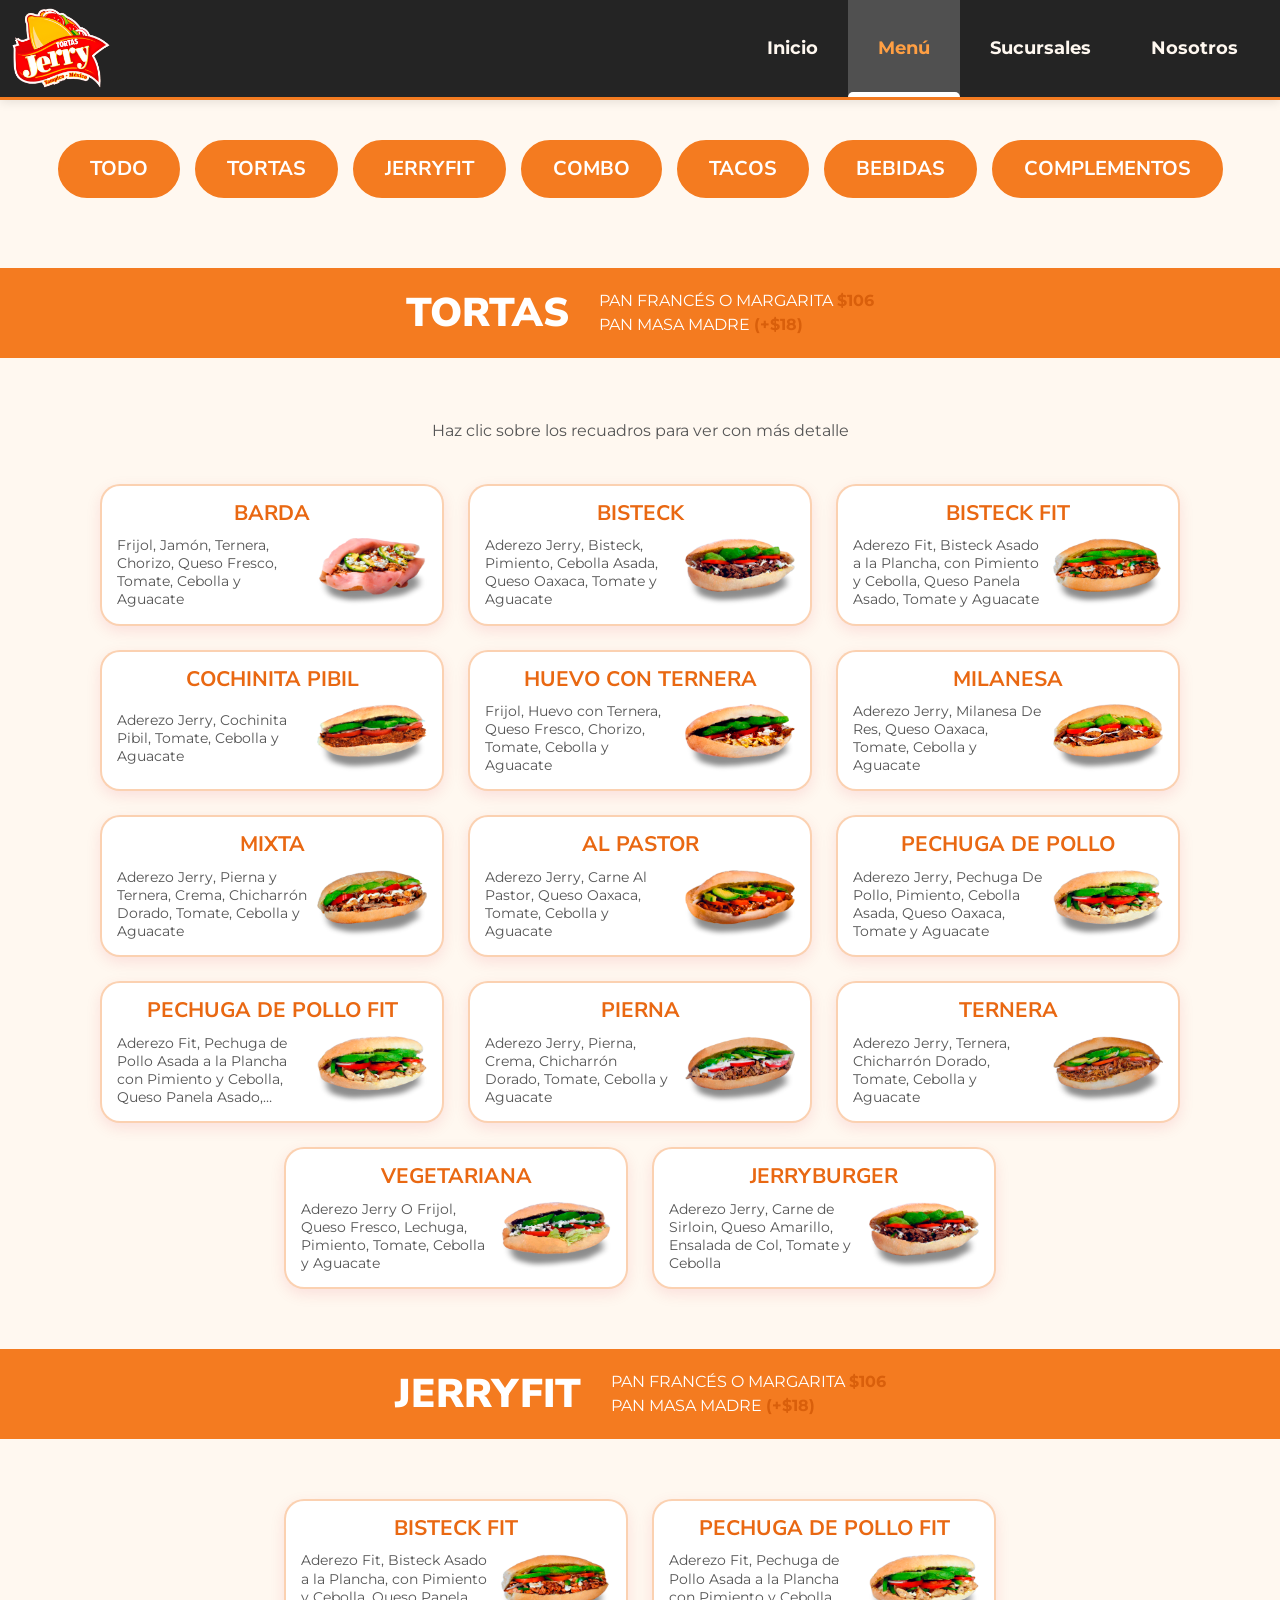
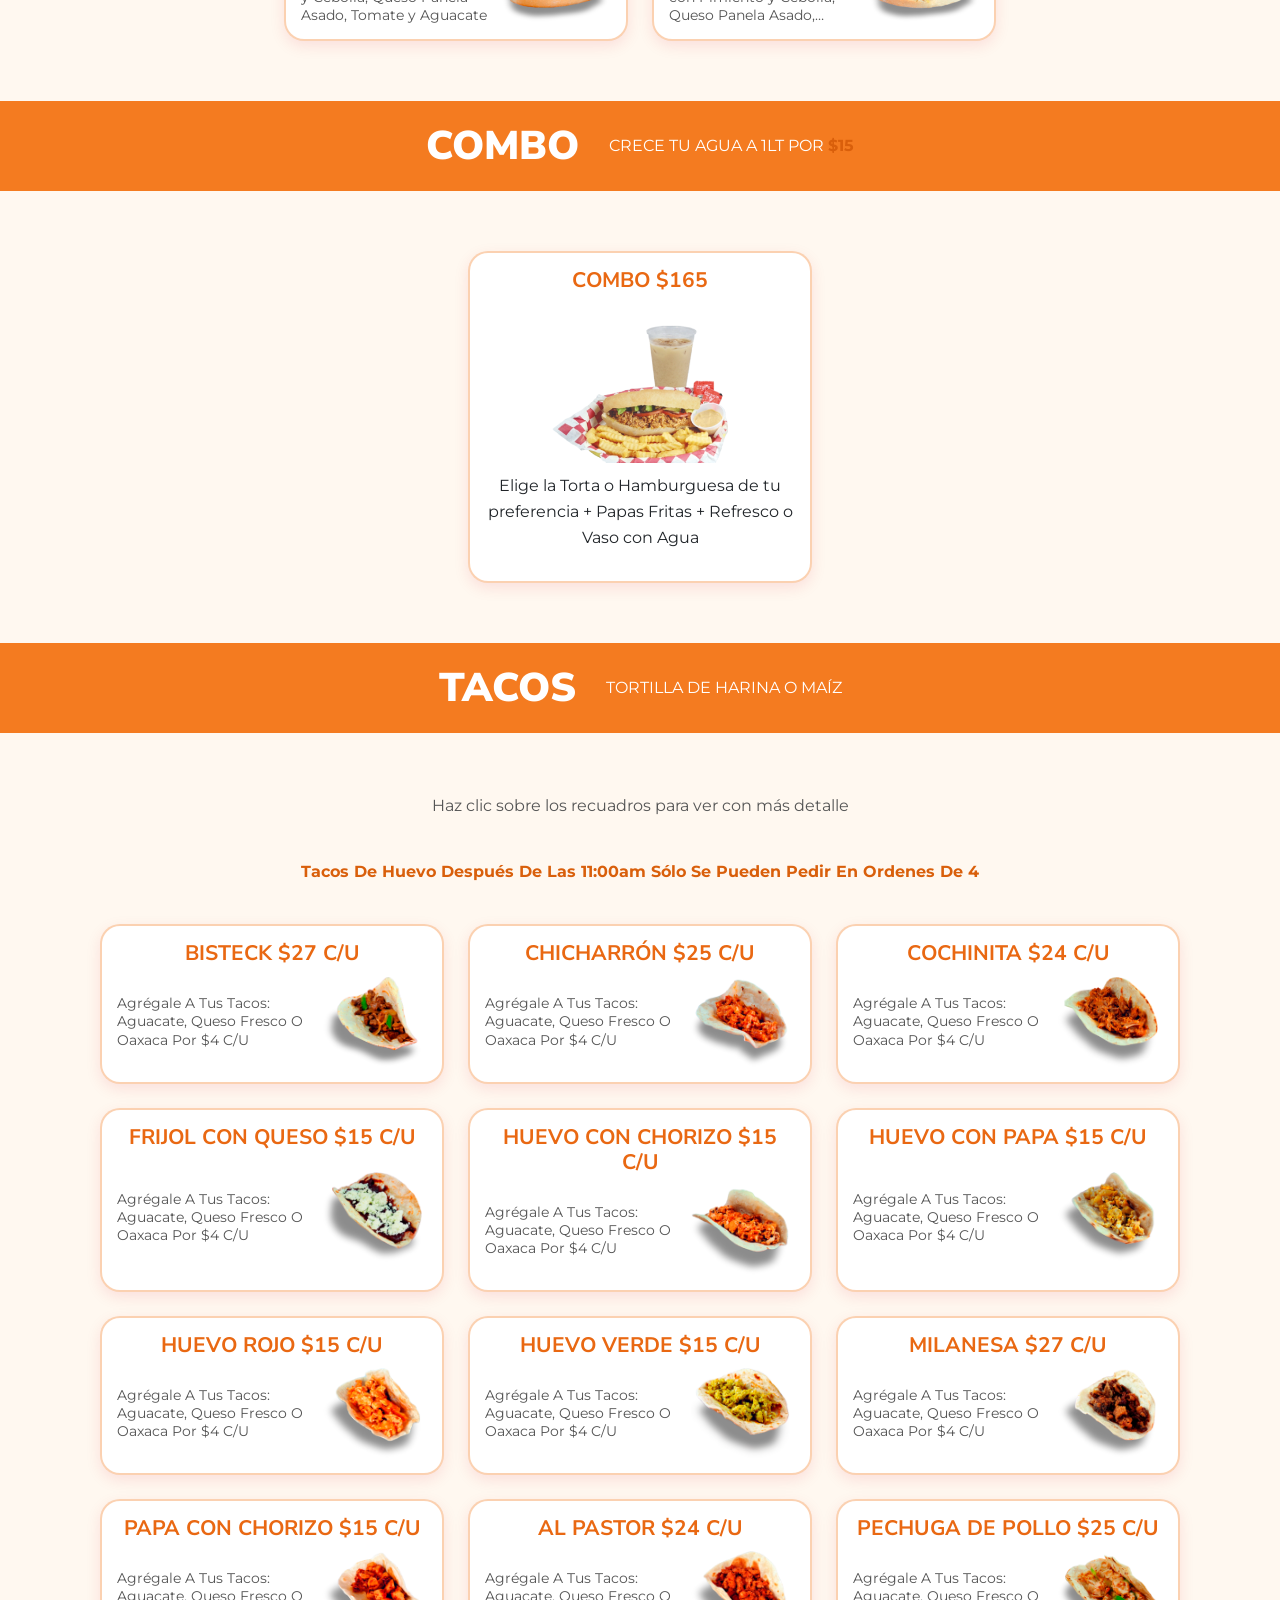
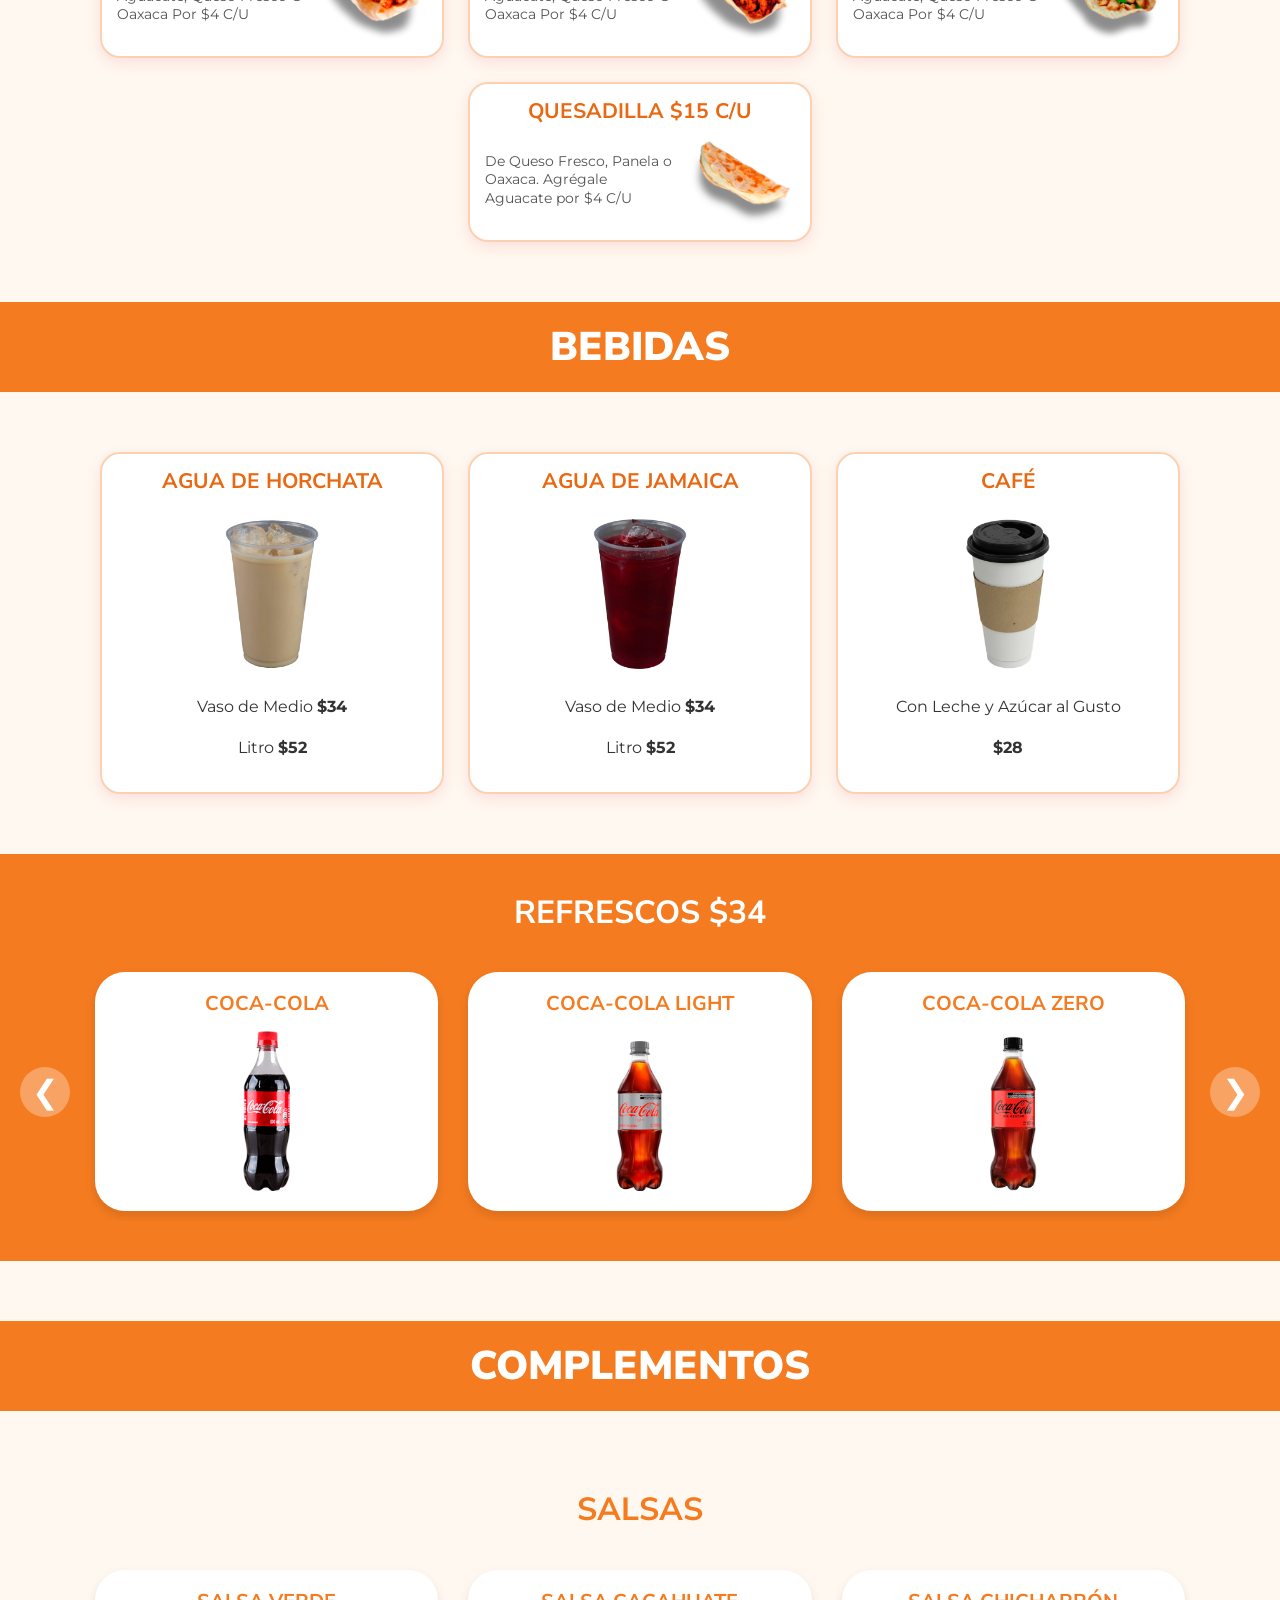
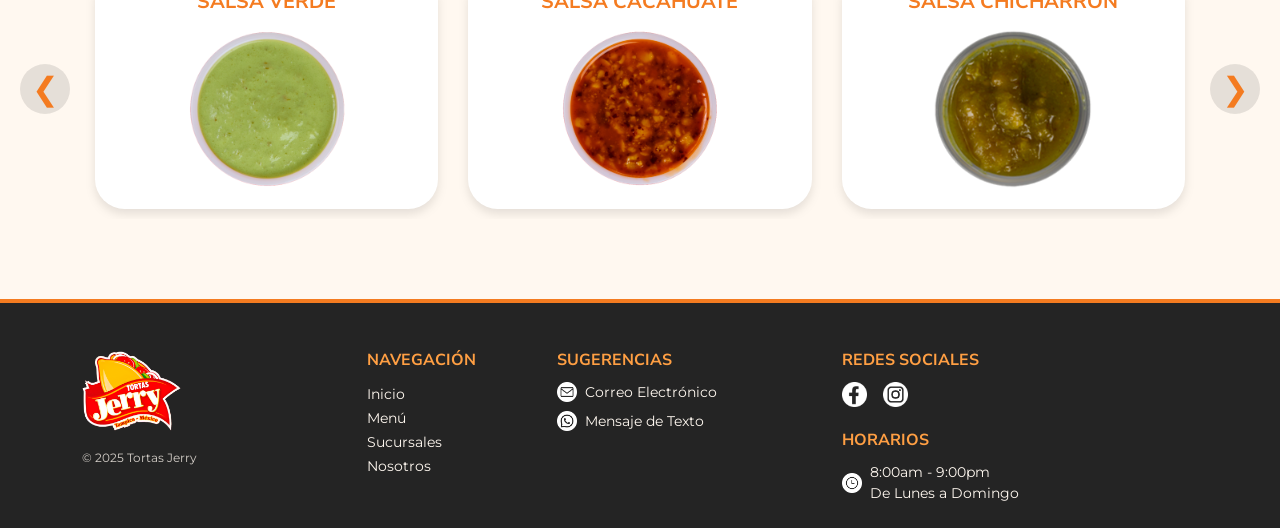
==== menu.html @ 64c61183 "Primera publicación de Tortas Jerry" ====
<!DOCTYPE html>
<html lang="es">

<head>
    <meta charset="UTF-8">
    <meta name="viewport" content="width=device-width, initial-scale=1.0">
    <title>Tortas Jerry Tampico - Menú</title>
    <link rel="stylesheet" href="css/bootstrap.min.css">
    <link rel="stylesheet" href="https://cdnjs.cloudflare.com/ajax/libs/font-awesome/6.5.2/css/all.min.css">
    <link rel="stylesheet" href="css/estilos.css">
    <link rel="stylesheet" href="css/orange-theme.css">
</head>

<body>

    <header>
        <nav class="navbar navbar-expand-lg fixed-top custom-navbar p-0">
            <div class="container-xxl">
                <a class="navbar-brand py-2" href="index.html">
                    <img src="img/logotortasjerry.png" alt="Logo Tortas Jerry" class="logo-nav">
                </a>
                
                <button class="navbar-toggler custom-toggler collapsed" type="button" data-bs-toggle="collapse"
                    data-bs-target="#navbarNav">
                    <div class="hamburger-lines">
                        <span class="line line1"></span>
                        <span class="line line2"></span>
                        <span class="line line3"></span>
                    </div>
                </button>

                <div class="collapse navbar-collapse justify-content-end" id="navbarNav">
                    <ul class="navbar-nav align-items-center">
                        <li class="nav-item h-100">
                            <a class="nav-link" href="index.html">Inicio</a>
                        </li>
                        <li class="nav-item h-100">
                            <a class="nav-link active" href="menu.html">Menú</a>
                        </li>
                        <li class="nav-item h-100">
                            <a class="nav-link" href="sucursales.html">Sucursales</a>
                        </li>
                        <li class="nav-item h-100">
                            <a class="nav-link" href="nosotros.html">Nosotros</a>
                        </li>
                    </ul>
                </div>
            </div>
        </nav>
    </header>

    <main class="menu-page-content">

        <section class="menu-categories">
            <button class="category-btn active" data-category="all">Todo</button>
            <button class="category-btn" data-category="tortas">Tortas</button>
            <button class="category-btn" data-category="jerryfit">JerryFit</button>
            <button class="category-btn" data-category="combos">Combo</button>
            <button class="category-btn" data-category="tacos">Tacos</button>
            <button class="category-btn" data-category="bebidas">Bebidas</button>
            <button class="category-btn" data-category="complementos">Complementos</button>
        </section>

        <section id="tortas-menu" class="menu-section active-category" data-category="tortas">
            <div class="menu-title-wrapper">
                <div class="contenedor-menu menu-title-content">
                    <div class="title-main">TORTAS</div>
                    <div class="title-pricing">
                        <span>PAN FRANCÉS O MARGARITA <strong>$106</strong></span>
                        <span>PAN MASA MADRE <strong>(+$18)</strong></span>
                    </div>
                </div>
            </div>

            <div class="contenedor-menu">
                <p class="menu-subtitle">Haz clic sobre los recuadros para ver con más detalle</p>

                <div class="row g-4 justify-content-center">

                    <div class="col-12 col-md-6 col-lg-4">
                        <div class="product-item" data-bs-toggle="modal" data-bs-target="#productModal"
                            data-name="Torta de Barda"
                            data-description="Frijol, Jamón, Ternera, Chorizo, Queso Fresco, Tomate, Cebolla y Aguacate"
                            data-image="img/menu/tortas/Torta-Barda-CS.png">
                            <h3>BARDA</h3>
                            <div class="product-details-row">
                                <p>Frijol, Jamón, Ternera, Chorizo, Queso Fresco, Tomate, Cebolla y Aguacate</p>
                                <div class="product-image-content">
                                    <img src="img/menu/tortas/Torta-Barda-CS.png" alt="Torta de Barda">
                                </div>
                            </div>
                        </div>
                    </div>

                    <div class="col-12 col-md-6 col-lg-4">
                        <div class="product-item" data-bs-toggle="modal" data-bs-target="#productModal"
                            data-name="Torta de Bisteck"
                            data-description="Aderezo Jerry, Bisteck, Pimiento, Cebolla Asada, Queso Oaxaca, Tomate y Aguacate"
                            data-image="img/menu/tortas/Torta-Bisteck-CS.png">
                            <h3>BISTECK</h3>
                            <div class="product-details-row">
                                <p>Aderezo Jerry, Bisteck, Pimiento, Cebolla Asada, Queso Oaxaca, Tomate y Aguacate</p>
                                <div class="product-image-content">
                                    <img src="img/menu/tortas/Torta-Bisteck-CS.png" alt="Torta de Bisteck">
                                </div>
                            </div>
                        </div>
                    </div>

                    <div class="col-12 col-md-6 col-lg-4">
                        <div class="product-item" data-bs-toggle="modal" data-bs-target="#productModal"
                            data-name="Torta de Bisteck Fit"
                            data-description="Aderezo Fit, Bisteck Asado a la Plancha, con Pimiento y Cebolla, Queso Panela Asado, Tomate y Aguacate"
                            data-image="img/menu/tortas/Torta-Bisteck-Fit-CS.png">
                            <h3>BISTECK FIT</h3>
                            <div class="product-details-row">
                                <p>Aderezo Fit, Bisteck Asado a la Plancha, con Pimiento y Cebolla, Queso Panela Asado, Tomate y Aguacate</p>
                                <div class="product-image-content">
                                    <img src="img/menu/tortas/Torta-Bisteck-Fit-CS.png" alt="Torta de Bisteck Fit">
                                </div>
                            </div>
                        </div>
                    </div>

                    <div class="col-12 col-md-6 col-lg-4">
                        <div class="product-item" data-bs-toggle="modal" data-bs-target="#productModal"
                            data-name="Torta de Cochinita Pibil"
                            data-description="Aderezo Jerry, Cochinita Pibil, Tomate, Cebolla y Aguacate"
                            data-image="img/menu/tortas/Torta-Cochinita-CS.png">
                            <h3>COCHINITA PIBIL</h3>
                            <div class="product-details-row">
                                <p>Aderezo Jerry, Cochinita Pibil, Tomate, Cebolla y Aguacate</p>
                                <div class="product-image-content">
                                    <img src="img/menu/tortas/Torta-Cochinita-CS.png" alt="Torta de Cochinita Pibil">
                                </div>
                            </div>
                        </div>
                    </div>

                    <div class="col-12 col-md-6 col-lg-4">
                        <div class="product-item" data-bs-toggle="modal" data-bs-target="#productModal"
                            data-name="Torta de Huevo Con Ternera"
                            data-description="Frijol, Huevo con Ternera, Queso Fresco, Chorizo, Tomate, Cebolla y Aguacate"
                            data-image="img/menu/tortas/Torta-Huevo-con-Ternera-CS.png">
                            <h3>HUEVO CON TERNERA</h3>
                            <div class="product-details-row">
                                <p>Frijol, Huevo con Ternera, Queso Fresco, Chorizo, Tomate, Cebolla y Aguacate</p>
                                <div class="product-image-content">
                                    <img src="img/menu/tortas/Torta-Huevo-con-Ternera-CS.png" alt="Torta de Huevo Con Ternera">
                                </div>
                            </div>
                        </div>
                    </div>

                    <div class="col-12 col-md-6 col-lg-4">
                        <div class="product-item" data-bs-toggle="modal" data-bs-target="#productModal"
                            data-name="Torta de Milanesa"
                            data-description="Aderezo Jerry, Milanesa De Res, Queso Oaxaca, Tomate, Cebolla y Aguacate"
                            data-image="img/menu/tortas/Torta-Milanesa-CS.png">
                            <h3>MILANESA</h3>
                            <div class="product-details-row">
                                <p>Aderezo Jerry, Milanesa De Res, Queso Oaxaca, Tomate, Cebolla y Aguacate</p>
                                <div class="product-image-content">
                                    <img src="img/menu/tortas/Torta-Milanesa-CS.png" alt="Torta de Milanesa">
                                </div>
                            </div>
                        </div>
                    </div>

                    <div class="col-12 col-md-6 col-lg-4">
                        <div class="product-item" data-bs-toggle="modal" data-bs-target="#productModal"
                            data-name="Torta de Mixta"
                            data-description="Aderezo Jerry, Pierna y Ternera, Crema, Chicharrón Dorado, Tomate, Cebolla y Aguacate"
                            data-image="img/menu/tortas/Torta-Mixta-CS.png">
                            <h3>MIXTA</h3>
                            <div class="product-details-row">
                                <p>Aderezo Jerry, Pierna y Ternera, Crema, Chicharrón Dorado, Tomate, Cebolla y Aguacate</p>
                                <div class="product-image-content">
                                    <img src="img/menu/tortas/Torta-Mixta-CS.png" alt="Torta de Mixta">
                                </div>
                            </div>
                        </div>
                    </div>

                    <div class="col-12 col-md-6 col-lg-4">
                        <div class="product-item" data-bs-toggle="modal" data-bs-target="#productModal"
                            data-name="Torta de Al Pastor"
                            data-description="Aderezo Jerry, Carne Al Pastor, Queso Oaxaca, Tomate, Cebolla y Aguacate"
                            data-image="img/menu/tortas/Torta-Trompo-CS.png">
                            <h3>AL PASTOR</h3>
                            <div class="product-details-row">
                                <p>Aderezo Jerry, Carne Al Pastor, Queso Oaxaca, Tomate, Cebolla y Aguacate</p>
                                <div class="product-image-content">
                                    <img src="img/menu/tortas/Torta-Trompo-CS.png" alt="Torta de Al Pastor">
                                </div>
                            </div>
                        </div>
                    </div>

                    <div class="col-12 col-md-6 col-lg-4">
                        <div class="product-item" data-bs-toggle="modal" data-bs-target="#productModal"
                            data-name="Torta de Pechuga de pollo"
                            data-description="Aderezo Jerry, Pechuga De Pollo, Pimiento, Cebolla Asada, Queso Oaxaca, Tomate y Aguacate"
                            data-image="img/menu/tortas/Torta-Pechuga-Pollo-CS.png">
                            <h3>PECHUGA DE POLLO</h3>
                            <div class="product-details-row">
                                <p>Aderezo Jerry, Pechuga De Pollo, Pimiento, Cebolla Asada, Queso Oaxaca, Tomate y Aguacate</p>
                                <div class="product-image-content">
                                    <img src="img/menu/tortas/Torta-Pechuga-Pollo-CS.png" alt="Torta de Pechuga de pollo">
                                </div>
                            </div>
                        </div>
                    </div>

                    <div class="col-12 col-md-6 col-lg-4">
                        <div class="product-item" data-bs-toggle="modal" data-bs-target="#productModal"
                            data-name="Torta de Pechuga de pollo fit"
                            data-description="Aderezo Fit, Pechuga de Pollo Asada a la Plancha con Pimiento y Cebolla, Queso Panela Asado, Tomate y Aguacate"
                            data-image="img/menu/tortas/Torta-Pechuga-Pollo-CS.png">
                            <h3>PECHUGA DE POLLO FIT</h3>
                            <div class="product-details-row">
                                <p>Aderezo Fit, Pechuga de Pollo Asada a la Plancha con Pimiento y Cebolla, Queso Panela Asado, Tomate y Aguacate</p>
                                <div class="product-image-content">
                                    <img src="img/menu/tortas/Torta-Pechuga-Pollo-CS.png" alt="Torta de Pechuga de pollo fit">
                                </div>
                            </div>
                        </div>
                    </div>

                    <div class="col-12 col-md-6 col-lg-4">
                        <div class="product-item" data-bs-toggle="modal" data-bs-target="#productModal"
                            data-name="Torta de Pierna"
                            data-description="Aderezo Jerry, Pierna, Crema, Chicharrón Dorado, Tomate, Cebolla y Aguacate"
                            data-image="img/menu/tortas/Torta-Pierna-CS.png">
                            <h3>PIERNA</h3>
                            <div class="product-details-row">
                                <p>Aderezo Jerry, Pierna, Crema, Chicharrón Dorado, Tomate, Cebolla y Aguacate</p>
                                <div class="product-image-content">
                                    <img src="img/menu/tortas/Torta-Pierna-CS.png" alt="Torta de Pierna">
                                </div>
                            </div>
                        </div>
                    </div>

                    <div class="col-12 col-md-6 col-lg-4">
                        <div class="product-item" data-bs-toggle="modal" data-bs-target="#productModal"
                            data-name="Torta de Ternera"
                            data-description="Aderezo Jerry, Ternera, Chicharrón Dorado, Tomate, Cebolla y Aguacate"
                            data-image="img/menu/tortas/Torta-Ternera-CS.png">
                            <h3>TERNERA</h3>
                            <div class="product-details-row">
                                <p>Aderezo Jerry, Ternera, Chicharrón Dorado, Tomate, Cebolla y Aguacate</p>
                                <div class="product-image-content">
                                    <img src="img/menu/tortas/Torta-Ternera-CS.png" alt="Torta de Ternera">
                                </div>
                            </div>
                        </div>
                    </div>

                    <div class="col-12 col-md-6 col-lg-4">
                        <div class="product-item" data-bs-toggle="modal" data-bs-target="#productModal"
                            data-name="Torta de Vegetariana"
                            data-description="Aderezo Jerry O Frijol, Queso Fresco, Lechuga, Pimiento, Tomate, Cebolla y Aguacate"
                            data-image="img/menu/tortas/Torta-Vegetariana-CS.png">
                            <h3>VEGETARIANA</h3>
                            <div class="product-details-row">
                                <p>Aderezo Jerry O Frijol, Queso Fresco, Lechuga, Pimiento, Tomate, Cebolla y Aguacate</p>
                                <div class="product-image-content">
                                    <img src="img/menu/tortas/Torta-Vegetariana-CS.png" alt="Torta de Vegetariana">
                                </div>
                            </div>
                        </div>
                    </div>

                    <div class="col-12 col-md-6 col-lg-4">
                        <div class="product-item" data-bs-toggle="modal" data-bs-target="#productModal"
                            data-name="JerryBurger"
                            data-description="Aderezo Jerry, Carne de Sirloin, Queso Amarillo, Ensalada de Col, Tomate y Cebolla"
                            data-image="img/menu/tortas/Torta-Bisteck-CS.png">
                            <h3>JERRYBURGER</h3>
                            <div class="product-details-row">
                                <p>Aderezo Jerry, Carne de Sirloin, Queso Amarillo, Ensalada de Col, Tomate y Cebolla</p>
                                <div class="product-image-content">
                                    <img src="img/menu/tortas/Torta-Bisteck-CS.png" alt="JerryBurger">
                                </div>
                            </div>
                        </div>
                    </div>

                </div>
            </div>
        </section>

        <section id="jerryfit-menu" class="menu-section active-category" data-category="jerryfit">
            <div class="menu-title-wrapper">
                <div class="contenedor-menu menu-title-content">
                    <div class="title-main">JERRYFIT</div>
                    <div class="title-pricing">
                        <span>PAN FRANCÉS O MARGARITA <strong>$106</strong></span>
                        <span>PAN MASA MADRE <strong>(+$18)</strong></span>
                    </div>
                </div>
            </div>

            <div class="contenedor-menu">
                <div class="row g-4 justify-content-center">

                    <div class="col-12 col-md-6 col-lg-4">
                        <div class="product-item" data-bs-toggle="modal" data-bs-target="#productModal"
                            data-name="Bisteck Fit"
                            data-description="Aderezo Fit, Bisteck Asado a la Plancha, con Pimiento y Cebolla, Queso Panela Asado, Tomate y Aguacate"
                            data-image="img/menu/tortas/Torta-Bisteck-Fit-CS.png">
                            <h3>BISTECK FIT</h3>
                            <div class="product-details-row">
                                <p>Aderezo Fit, Bisteck Asado a la Plancha, con Pimiento y Cebolla, Queso Panela Asado, Tomate y Aguacate</p>
                                <div class="product-image-content">
                                    <img src="img/menu/tortas/Torta-Bisteck-Fit-CS.png" alt="Bisteck Fit">
                                </div>
                            </div>
                        </div>
                    </div>

                    <div class="col-12 col-md-6 col-lg-4">
                        <div class="product-item" data-bs-toggle="modal" data-bs-target="#productModal"
                            data-name="Pechuga de Pollo Fit"
                            data-description="Aderezo Fit, Pechuga de Pollo Asada a la Plancha con Pimiento y Cebolla, Queso Panela Asado, Tomate y Aguacate"
                            data-image="img/menu/tortas/Torta-Pechuga-Pollo-CS.png">
                            <h3>PECHUGA DE POLLO FIT</h3>
                            <div class="product-details-row">
                                <p>Aderezo Fit, Pechuga de Pollo Asada a la Plancha con Pimiento y Cebolla, Queso Panela Asado, Tomate y Aguacate</p>
                                <div class="product-image-content">
                                    <img src="img/menu/tortas/Torta-Pechuga-Pollo-CS.png" alt="Pechuga de Pollo Fit">
                                </div>
                            </div>
                        </div>
                    </div>

                </div>
            </div>
        </section>

        <section id="combos-menu" class="menu-section active-category" data-category="combos">
            <div class="menu-title-wrapper">
                <div class="contenedor-menu menu-title-content">
                    <div class="title-main">COMBO</div>
                    <div class="title-pricing"><span>CRECE TU AGUA A 1LT POR <strong>$15</strong></span></div>
                </div>
            </div>

            <div class="contenedor-menu">
                <div class="row justify-content-center">
                    <div class="col-12 col-md-6 col-lg-4">
                        <div class="product-item combo-item" data-bs-toggle="modal" data-bs-target="#productModal"
                            data-name="Combo Especial"
                            data-description="Elige la Torta o Hamburguesa de tu preferencia + Papas Fritas + Refresco o Vaso con Agua"
                            data-image="img/menu/complementos/Combo-2728429e.png">
                            <h3>COMBO $165</h3>
                            <div class="product-image-content">
                                <img src="img/menu/complementos/Combo-2728429e.png" alt="Combo Especial">
                            </div>
                            <p>Elige la Torta o Hamburguesa de tu preferencia + Papas Fritas + Refresco o Vaso con Agua</p>
                        </div>
                    </div>
                </div>
            </div>
        </section>

        <section id="tacos-menu" class="menu-section active-category" data-category="tacos">
            <div class="menu-title-wrapper">
                <div class="contenedor-menu menu-title-content">
                    <div class="title-main">TACOS</div>
                    <div class="title-pricing"><span>TORTILLA DE HARINA O MAÍZ</span></div>
                </div>
            </div>
            <div class="contenedor-menu">
                <p class="menu-subtitle">Haz clic sobre los recuadros para ver con más detalle</p>
                <p class="menu-subtitle subtitle-warning">Tacos De Huevo Después De Las 11:00am Sólo Se Pueden Pedir En Ordenes De 4</p>

                <div class="row g-4 justify-content-center">

                    <div class="col-12 col-md-6 col-lg-4">
                        <div class="product-item" data-bs-toggle="modal" data-bs-target="#productModal"
                            data-name="Taco de Bisteck" data-description="Agrégale A Tus Tacos: Aguacate, Queso Fresco O Oaxaca Por $4 C/U"
                            data-image="img/menu/tacos/Taco-Bisteck-CS.png">
                            <h3>BISTECK $27 C/U</h3>
                            <div class="product-details-row">
                                <p>Agrégale A Tus Tacos: Aguacate, Queso Fresco O Oaxaca Por $4 C/U</p>
                                <div class="product-image-content">
                                    <img src="img/menu/tacos/Taco-Bisteck-CS.png" alt="Taco de Bisteck">
                                </div>
                            </div>
                        </div>
                    </div>

                    <div class="col-12 col-md-6 col-lg-4">
                        <div class="product-item" data-bs-toggle="modal" data-bs-target="#productModal"
                            data-name="Taco de Chicharrón de Cachete" data-description="Agrégale A Tus Tacos: Aguacate, Queso Fresco O Oaxaca Por $4 C/U"
                            data-image="img/menu/tacos/Taco-Chicharron-CS.png">
                            <h3>CHICHARRÓN $25 C/U</h3>
                            <div class="product-details-row">
                                <p>Agrégale A Tus Tacos: Aguacate, Queso Fresco O Oaxaca Por $4 C/U</p>
                                <div class="product-image-content">
                                    <img src="img/menu/tacos/Taco-Chicharron-CS.png" alt="Taco">
                                </div>
                            </div>
                        </div>
                    </div>

                    <div class="col-12 col-md-6 col-lg-4">
                        <div class="product-item" data-bs-toggle="modal" data-bs-target="#productModal"
                            data-name="Taco de Cochinita Pibil" data-description="Agrégale A Tus Tacos: Aguacate, Queso Fresco O Oaxaca Por $4 C/U"
                            data-image="img/menu/tacos/Taco-Cochinita-CS.png">
                            <h3>COCHINITA $24 C/U</h3>
                            <div class="product-details-row">
                                <p>Agrégale A Tus Tacos: Aguacate, Queso Fresco O Oaxaca Por $4 C/U</p>
                                <div class="product-image-content">
                                    <img src="img/menu/tacos/Taco-Cochinita-CS.png" alt="Taco">
                                </div>
                            </div>
                        </div>
                    </div>

                    <div class="col-12 col-md-6 col-lg-4">
                        <div class="product-item" data-bs-toggle="modal" data-bs-target="#productModal"
                            data-name="Taco de Frijol Con Queso" data-description="Agrégale A Tus Tacos: Aguacate, Queso Fresco O Oaxaca Por $4 C/U"
                            data-image="img/menu/tacos/Taco-Frijol-Queso-CS.png">
                            <h3>FRIJOL CON QUESO $15 C/U</h3>
                            <div class="product-details-row">
                                <p>Agrégale A Tus Tacos: Aguacate, Queso Fresco O Oaxaca Por $4 C/U</p>
                                <div class="product-image-content">
                                    <img src="img/menu/tacos/Taco-Frijol-Queso-CS.png" alt="Taco">
                                </div>
                            </div>
                        </div>
                    </div>

                    <div class="col-12 col-md-6 col-lg-4">
                        <div class="product-item" data-bs-toggle="modal" data-bs-target="#productModal"
                            data-name="Taco de Huevo Con Chorizo" data-description="Agrégale A Tus Tacos: Aguacate, Queso Fresco O Oaxaca Por $4 C/U"
                            data-image="img/menu/tacos/Taco-Huevo-Chorizo-CS.png">
                            <h3>HUEVO CON CHORIZO $15 C/U</h3>
                            <div class="product-details-row">
                                <p>Agrégale A Tus Tacos: Aguacate, Queso Fresco O Oaxaca Por $4 C/U</p>
                                <div class="product-image-content">
                                    <img src="img/menu/tacos/Taco-Huevo-Chorizo-CS.png" alt="Taco">
                                </div>
                            </div>
                        </div>
                    </div>

                    <div class="col-12 col-md-6 col-lg-4">
                        <div class="product-item" data-bs-toggle="modal" data-bs-target="#productModal"
                            data-name="Taco de Huevo Con Papa" data-description="Agrégale A Tus Tacos: Aguacate, Queso Fresco O Oaxaca Por $4 C/U"
                            data-image="img/menu/tacos/Taco-Huevo-Papa-CS.png">
                            <h3>HUEVO CON PAPA $15 C/U</h3>
                            <div class="product-details-row">
                                <p>Agrégale A Tus Tacos: Aguacate, Queso Fresco O Oaxaca Por $4 C/U</p>
                                <div class="product-image-content">
                                    <img src="img/menu/tacos/Taco-Huevo-Papa-CS.png" alt="Taco">
                                </div>
                            </div>
                        </div>
                    </div>

                    <div class="col-12 col-md-6 col-lg-4">
                        <div class="product-item" data-bs-toggle="modal" data-bs-target="#productModal"
                            data-name="Taco de Huevo Rojo" data-description="Agrégale A Tus Tacos: Aguacate, Queso Fresco O Oaxaca Por $4 C/U"
                            data-image="img/menu/tacos/Taco-Huevo-Rojo-CS.png">
                            <h3>HUEVO ROJO $15 C/U</h3>
                            <div class="product-details-row">
                                <p>Agrégale A Tus Tacos: Aguacate, Queso Fresco O Oaxaca Por $4 C/U</p>
                                <div class="product-image-content">
                                    <img src="img/menu/tacos/Taco-Huevo-Rojo-CS.png" alt="Taco">
                                </div>
                            </div>
                        </div>
                    </div>

                    <div class="col-12 col-md-6 col-lg-4">
                        <div class="product-item" data-bs-toggle="modal" data-bs-target="#productModal"
                            data-name="Taco de Huevo Verde" data-description="Agrégale A Tus Tacos: Aguacate, Queso Fresco O Oaxaca Por $4 C/U"
                            data-image="img/menu/tacos/Taco-Huevo-Verde-CS.png">
                            <h3>HUEVO VERDE $15 C/U</h3>
                            <div class="product-details-row">
                                <p>Agrégale A Tus Tacos: Aguacate, Queso Fresco O Oaxaca Por $4 C/U</p>
                                <div class="product-image-content">
                                    <img src="img/menu/tacos/Taco-Huevo-Verde-CS.png" alt="Taco">
                                </div>
                            </div>
                        </div>
                    </div>

                    <div class="col-12 col-md-6 col-lg-4">
                        <div class="product-item" data-bs-toggle="modal" data-bs-target="#productModal"
                            data-name="Taco de Milanesa" data-description="Agrégale A Tus Tacos: Aguacate, Queso Fresco O Oaxaca Por $4 C/U"
                            data-image="img/menu/tacos/Taco-Milanesa-CS.png">
                            <h3>MILANESA $27 C/U</h3>
                            <div class="product-details-row">
                                <p>Agrégale A Tus Tacos: Aguacate, Queso Fresco O Oaxaca Por $4 C/U</p>
                                <div class="product-image-content">
                                    <img src="img/menu/tacos/Taco-Milanesa-CS.png" alt="Taco">
                                </div>
                            </div>
                        </div>
                    </div>

                    <div class="col-12 col-md-6 col-lg-4">
                        <div class="product-item" data-bs-toggle="modal" data-bs-target="#productModal"
                            data-name="Taco de Papa Con Chorizo" data-description="Agrégale A Tus Tacos: Aguacate, Queso Fresco O Oaxaca Por $4 C/U"
                            data-image="img/menu/tacos/Taco-Papa-Chorizo-CS.png">
                            <h3>PAPA CON CHORIZO $15 C/U</h3>
                            <div class="product-details-row">
                                <p>Agrégale A Tus Tacos: Aguacate, Queso Fresco O Oaxaca Por $4 C/U</p>
                                <div class="product-image-content">
                                    <img src="img/menu/tacos/Taco-Papa-Chorizo-CS.png" alt="Taco">
                                </div>
                            </div>
                        </div>
                    </div>

                    <div class="col-12 col-md-6 col-lg-4">
                        <div class="product-item" data-bs-toggle="modal" data-bs-target="#productModal"
                            data-name="Taco de Al Pastor" data-description="Agrégale A Tus Tacos: Aguacate, Queso Fresco O Oaxaca Por $4 C/U"
                            data-image="img/menu/tacos/Taco-Pastor-CS.png">
                            <h3>AL PASTOR $24 C/U</h3>
                            <div class="product-details-row">
                                <p>Agrégale A Tus Tacos: Aguacate, Queso Fresco O Oaxaca Por $4 C/U</p>
                                <div class="product-image-content">
                                    <img src="img/menu/tacos/Taco-Pastor-CS.png" alt="Taco">
                                </div>
                            </div>
                        </div>
                    </div>

                    <div class="col-12 col-md-6 col-lg-4">
                        <div class="product-item" data-bs-toggle="modal" data-bs-target="#productModal"
                            data-name="Taco de Pechuga De Pollo" data-description="Agrégale A Tus Tacos: Aguacate, Queso Fresco O Oaxaca Por $4 C/U"
                            data-image="img/menu/tacos/Taco-Pollo-CS.png">
                            <h3>PECHUGA DE POLLO $25 C/U</h3>
                            <div class="product-details-row">
                                <p>Agrégale A Tus Tacos: Aguacate, Queso Fresco O Oaxaca Por $4 C/U</p>
                                <div class="product-image-content">
                                    <img src="img/menu/tacos/Taco-Pollo-CS.png" alt="Taco">
                                </div>
                            </div>
                        </div>
                    </div>

                    <div class="col-12 col-md-6 col-lg-4">
                        <div class="product-item" data-bs-toggle="modal" data-bs-target="#productModal"
                            data-name="Taco de Quesadilla" data-description="De Queso Fresco, Panela o Oaxaca. Agrégale Aguacate por $4 C/U"
                            data-image="img/menu/tacos/Quesadilla-CS.png">
                            <h3>QUESADILLA $15 C/U</h3>
                            <div class="product-details-row">
                                <p>De Queso Fresco, Panela o Oaxaca. Agrégale Aguacate por $4 C/U</p>
                                <div class="product-image-content">
                                    <img src="img/menu/tacos/Quesadilla-CS.png" alt="Taco">
                                </div>
                            </div>
                        </div>
                    </div>

                </div>
            </div>
        </section>

        <section id="bebidas-menu" class="menu-section active-category" data-category="bebidas">
            <div class="menu-title-wrapper">
                <div class="contenedor-menu menu-title-content">
                    <div class="title-main">BEBIDAS</div>
                </div>
            </div>

            <div class="contenedor-menu">
                
                <div class="row g-4 justify-content-center mb-5">
                    
                    <div class="col-12 col-md-6 col-lg-4">
                        <div class="product-item drink-item" data-name="Agua de Horchata"
                            data-description="Vaso de Medio $34 | Litro $52" data-image="img/menu/bebidas/Horchata.png">
                            <h3>AGUA DE HORCHATA</h3>
                            <div class="product-image-content">
                                <img src="img/menu/bebidas/Horchata.png" alt="Agua de Horchata">
                            </div>
                            <div class="product-pricing-content">
                                <p>Vaso de Medio <strong>$34</strong></p>
                                <p>Litro <strong>$52</strong></p>
                            </div>
                        </div>
                    </div>

                    <div class="col-12 col-md-6 col-lg-4">
                        <div class="product-item drink-item" data-name="Agua de Jamaica"
                            data-description="Vaso de Medio $34 | Litro $52" data-image="img/menu/bebidas/Jamaica.png">
                            <h3>AGUA DE JAMAICA</h3>
                            <div class="product-image-content">
                                <img src="img/menu/bebidas/Jamaica.png" alt="Agua de Jamaica">
                            </div>
                            <div class="product-pricing-content">
                                <p>Vaso de Medio <strong>$34</strong></p>
                                <p>Litro <strong>$52</strong></p>
                            </div>
                        </div>
                    </div>

                    <div class="col-12 col-md-6 col-lg-4">
                        <div class="product-item drink-item" data-name="Café"
                            data-description="Con Leche y Azúcar al Gusto $28" data-image="img/menu/bebidas/Vaso-de-cafe.png">
                            <h3>CAFÉ</h3>
                            <div class="product-image-content">
                                <img src="img/menu/bebidas/Vaso-de-cafe.png" alt="Café">
                            </div>
                            <div class="product-pricing-content">
                                <p>Con Leche y Azúcar al Gusto</p>
                                <p><strong>$28</strong></p>
                            </div>
                        </div>
                    </div>

                </div>

                <div class="soda-section-wrapper">
                    <h3 class="soda-section-title">REFRESCOS $34</h3>
                    
                    <div class="carousel-main-container" id="refrescos-carousel">
                        <button class="soda-arrow prev-arrow">&#10094;</button>
                        
                        <div class="carousel-track-container">
                            <div class="carousel-track">
                                <div class="soda-slide">
                                    <h4>COCA-COLA</h4><img src="img/menu/bebidas/cocacola.png">
                                </div>
                                <div class="soda-slide">
                                    <h4>COCA-COLA LIGHT</h4><img src="img/menu/bebidas/cocalight-A.png">
                                </div>
                                <div class="soda-slide">
                                    <h4>COCA-COLA ZERO</h4><img src="img/menu/bebidas/cocacolasinazucar-A.png">
                                </div>
                                <div class="soda-slide">
                                    <h4>SPRITE</h4><img src="img/menu/bebidas/sprite-A.png">
                                </div>
                                <div class="soda-slide">
                                    <h4>FANTA</h4><img src="img/menu/bebidas/fanta-A.png">
                                </div>
                                <div class="soda-slide">
                                    <h4>DELAWARE</h4><img src="img/menu/bebidas/delaware-A.png">
                                </div>
                                <div class="soda-slide">
                                    <h4>ESCUIS DE MANZANA</h4><img src="img/menu/bebidas/escuismanzana-A.png">
                                </div>
                                <div class="soda-slide">
                                    <h4>ESCUIS DE PIÑA</h4><img src="img/menu/bebidas/escuispiña-A.png">
                                </div>
                                <div class="soda-slide">
                                    <h4>ESCUIS DE FRESA</h4><img src="img/menu/bebidas/escuisfresa-A.png">
                                </div>
                                <div class="soda-slide">
                                    <h4>ESCUIS DE HIERRO</h4><img src="img/menu/bebidas/escuishierro-A.png">
                                </div>
                                <div class="soda-slide">
                                    <h4>TOPOCHICO</h4><img src="img/menu/bebidas/topochico-A.png">
                                </div>
                                <div class="soda-slide">
                                    <h4>AGUA CIEL</h4><img src="img/menu/bebidas/aguaciel-A.png">
                                </div>
                            </div>
                        </div>
                        
                        <button class="soda-arrow next-arrow">&#10095;</button>
                    </div>
                </div>

            </div>
        </section>

        <section id="complementos-menu" class="menu-section active-category" data-category="complementos">
            <div class="menu-title-wrapper">
                <div class="contenedor-menu menu-title-content">
                    <div class="title-main">COMPLEMENTOS</div>
                </div>
            </div>

            <div class="contenedor-menu">
                
                <div class="salsas-wrapper">
                    <h3 class="soda-section-title text-rojo-primary">SALSAS</h3>
                    
                    <div class="carousel-main-container" id="salsas-carousel">
                        <button class="soda-arrow prev-arrow">&#10094;</button>
                        
                        <div class="carousel-track-container">
                            <div class="carousel-track">
                                <div class="soda-slide">
                                    <h4>SALSA VERDE</h4><img src="img/menu/complementos/Tortas-Jerry-Salsa-Verde-CS.png">
                                </div>
                                <div class="soda-slide">
                                    <h4>SALSA CACAHUATE</h4><img src="img/menu/complementos/Tortas-Jerry-Salsa-Cacahuate-CS.png">
                                </div>
                                <div class="soda-slide">
                                    <h4>SALSA CHICHARRÓN</h4><img src="img/menu/complementos/Tortas-Jerry-Salsa-de-Chicharron-CS.png">
                                </div>
                                <div class="soda-slide">
                                    <h4>SALSA CHIPOTLE</h4><img src="img/menu/complementos/Tortas-Jerry-Salsa-Chipotle-CS.png">
                                </div>
                                <div class="soda-slide">
                                    <h4>SALSA HABANERO</h4><img src="img/menu/complementos/Tortas-Jerry-Habanero-CS.png">
                                </div>
                                <div class="soda-slide">
                                    <h4>ADEREZO JERRY</h4><img src="img/menu/complementos/Tortas-Jerry-Aderezo-Jerry-CS.png">
                                </div>
                                <div class="soda-slide">
                                    <h4>ADEREZO DE CHIPOTLE</h4><img src="img/menu/complementos/Tortas-Jerry-Aderezo-Chipotle-CS.png">
                                </div>
                            </div>
                        </div>
                        
                        <button class="soda-arrow next-arrow">&#10095;</button>
                    </div>
                </div>

            </div>
        </section>

    </main>

    <div class="modal fade" id="productModal" tabindex="-1" aria-hidden="true">
        <div class="modal-dialog modal-dialog-centered">
            <div class="modal-content text-center p-4">
                <div class="modal-header border-0 p-0">
                    <button type="button" class="btn-close" data-bs-dismiss="modal" aria-label="Close"></button>
                </div>
                <div class="modal-body">
                    <img id="modal-image" src="" alt="Producto" class="img-fluid rounded mb-3 modal-img-custom">
                    <h3 id="modal-name"></h3>
                    <p id="modal-description"></p>
                </div>
            </div>
        </div>
    </div>

    <footer class="pt-5 pb-4">
        <div class="container">
            <div class="row g-4 text-center text-md-start">
                
                <div class="col-12 col-md-3 footer-brand text-center text-md-start">
                    <img src="img/logotortasjerry.png" alt="Logo Tortas Jerry" class="footer-logo mb-3">
                    <p class="copyright">&copy; 2025 Tortas Jerry</p>
                </div>

                <div class="col-12 col-md-2">
                    <h4>Navegación</h4>
                    <ul class="list-unstyled footer-links">
                        <li><a href="index.html">Inicio</a></li>
                        <li><a href="menu.html">Menú</a></li>
                        <li><a href="sucursales.html">Sucursales</a></li>
                        <li><a href="nosotros.html">Nosotros</a></li>
                    </ul>
                </div>

                <div class="col-12 col-md-3">
                    <h4>Sugerencias</h4>
                    <ul class="list-unstyled footer-links-with-icons">
                        <li class="mb-2">
                            <a href="mailto:info@tortasjerry.com"
                                class="d-flex align-items-center justify-content-center justify-content-md-start gap-2">
                                <img src="img/iconosfooter/Recurso8emailfondoblanco.png" alt="Email" class="footer-icon">
                                <span>Correo Electrónico</span>
                            </a>
                        </li>
                        <li>
                            <a href="https://wa.me/+528332178711"
                                class="d-flex align-items-center justify-content-center justify-content-md-start gap-2">
                                <img src="img/iconosfooter/Recurso7whatsfondoblanco.png" alt="WhatsApp" class="footer-icon">
                                <span>Mensaje de Texto</span>
                            </a>
                        </li>
                    </ul>
                </div>

                <div class="col-12 col-md-4">
                    <h4>Redes Sociales</h4>
                    <ul
                        class="list-unstyled footer-links-with-icons d-flex justify-content-center justify-content-md-start gap-3 mb-3">
                        <li>
                            <a href="https://www.facebook.com/tortasjerryoficial/" target="_blank">
                                <img src="img/iconosfooter/Recurso5facefondoblanco.png" alt="Facebook" class="footer-icon social-icon">
                            </a>
                        </li>
                        <li>
                            <a href="https://www.instagram.com/tortas_jerry/?hl=es" target="_blank">
                                <img src="img/iconosfooter/Recurso6instafondoblanco.png" alt="Instagram" class="footer-icon social-icon">
                            </a>
                        </li>
                    </ul>
                    <h4 class="mt-4">Horarios</h4>
                    <div
                        class="footer-info-item d-flex align-items-center justify-content-center justify-content-md-start gap-2">
                        <img src="img/iconosfooter/Recurso 20horariofondoblanco.png" alt="Horario" class="footer-icon">
                        <span>8:00am - 9:00pm<br>De Lunes a Domingo</span>
                    </div>
                </div>

            </div>
        </div>
    </footer>

    <script src="js/bootstrap.bundle.min.js"></script>
    <script src="js/estilojs.js"></script>
</body>

</html>
---- css/estilos.css ----
@import url('https://fonts.googleapis.com/css2?family=Montserrat:ital,wght@0,100..900;1,100..900&family=Nunito+Sans:ital,opsz,wght@0,6..12,200..1000;1,6..12,200..1000&display=swap');

/* =================================================================
   1. ESTILOS GLOBALES
   ================================================================= */
:root {
    --rojo-principal: #F32735;
    --negro-fondo: #212529;
    --blanco-texto: #ffffff;
    --cafe-texto: #AC8B74;
    --gris-claro: #f8f9fa;
    --beige-fondo: #eaddcf;
    --borde-suave: #FAD6D6;
    --gris-oscuro-transparente: rgba(33, 37, 41, 0.8);
    
    --font-titulos: "Nunito Sans", sans-serif;
    --font-cuerpo: "Montserrat", sans-serif;
}

html {
    scroll-behavior: smooth;
}

body {
    font-family: var(--font-cuerpo);
    padding-top: 100px;
    color: var(--negro-fondo);
    font-size: 16px;
    margin: 0;
    background-color: var(--gris-claro);
}

.nosotros-body {
    padding-top: 0 !important;
}

h1,
h2,
h3,
h4,
h5,
h6 {
    font-family: var(--font-titulos);
    font-weight: 700;
    text-transform: uppercase;
    margin-bottom: 12px;
}

p {
    font-family: var(--font-cuerpo);
    font-weight: 400;
    line-height: 1.6;
}

/* Tamaños Generales */
h1 {
    font-size: 100px;
}

h2 {
    font-size: 40px;
}

h3 {
    font-size: 24px;
}

h4 {
    font-size: 16px;
}

p {
    font-size: 16px;
}

@media (max-width: 991px) {
    h1 {
        font-size: 50px;
    }

    h2 {
        font-size: 28px;
    }

    h3 {
        font-size: 20px;
    }

    h4 {
        font-size: 16px;
    }

    p {
        font-size: 14px;
    }

    body {
        font-size: 14px;
    }
}

.text-white {
    color: var(--blanco-texto) !important;
}

.text-dark {
    color: #000 !important;
}

.text-rojo-primary {
    color: var(--rojo-principal) !important;
}


/* =================================================================
   2. HEADER Y NAVBAR
   ================================================================= */
.custom-navbar {
    background-color: var(--rojo-principal);
    transition: 0.3s;
    box-shadow: 0 2px 10px rgba(0, 0, 0, 0.1);
    padding: 10px 0;
}

.logo-nav {
    width: 99px;
    height: auto;
    display: block;
}

.custom-navbar .nav-link {
    color: var(--blanco-texto) !important;
    font-weight: 700;
    font-size: 18px;
    padding: 35px 30px !important;
    transition: background-color 0.3s ease;
    display: flex;
    align-items: center;
    height: 100%;
    position: relative;
    border-radius: 0;
}

.custom-navbar .nav-link:hover,
.custom-navbar .nav-link.active {
    background-color: rgba(255, 255, 255, 0.2);
    color: white !important;
}

.custom-navbar .nav-link.active::after {
    content: '';
    position: absolute;
    bottom: 0;
    left: 0;
    width: 100%;
    height: 5px;
    background-color: white;
    border-radius: 10px 10px 0 0;
    opacity: 1;
}

.custom-toggler {
    border: none !important;
    padding: 10px;
    outline: none !important;
    box-shadow: none !important;
}

.hamburger-lines {
    display: flex;
    flex-direction: column;
    justify-content: space-between;
    height: 26px;
    width: 32px;
}

.hamburger-lines .line {
    display: block;
    height: 4px;
    width: 100%;
    border-radius: 10px;
    background: #ffffff;
}

.hamburger-lines .line1 {
    transform-origin: 0% 0%;
    transition: transform 0.4s ease-in-out;
}

.hamburger-lines .line2 {
    transition: transform 0.2s ease-in-out;
}

.hamburger-lines .line3 {
    transform-origin: 0% 100%;
    transition: transform 0.4s ease-in-out;
}

.custom-toggler:not(.collapsed) .line1 {
    transform: rotate(45deg);
}

.custom-toggler:not(.collapsed) .line2 {
    transform: scaleY(0);
    opacity: 0;
}

.custom-toggler:not(.collapsed) .line3 {
    transform: rotate(-45deg);
}

@media (max-width: 991px) {
    .custom-navbar .container-xxl {
        padding: 0;
    }

    .navbar-brand,
    .custom-toggler {
        margin-left: 20px;
        margin-right: 20px;
    }

    .navbar-collapse {
        background-color: var(--rojo-principal);
        width: 100%;
        padding-bottom: 10px;
    }

    .navbar-nav,
    .nav-item {
        width: 100%;
        padding: 0;
    }

    .custom-navbar .nav-link {
        width: 100%;
        margin: 0;
        padding: 20px 0 !important;
        border-radius: 0;
        justify-content: center;
        font-size: 16px;
    }

    .custom-navbar .nav-link.active::after {
        width: 100%;
        left: 0;
        bottom: 0;
        height: 5px;
        border-radius: 5px;
    }
}


/* =================================================================
   3. SECCIÓN INICIO
   ================================================================= */
.hero-section {
    height: 90vh;
    position: relative;
    background-color: #333;
    background-image: url('../img/fondoinicio1.jpg');
    background-size: cover;
    background-position: center;
    color: var(--blanco-texto);
    margin-top: -30px;
    transition: background-image 1s ease-in-out;
}

.hero-overlay {
    position: absolute;
    top: 0;
    left: 0;
    width: 100%;
    height: 100%;
    background-color: rgba(0, 0, 0, 0.5);
    z-index: 1;
}

.hero-content {
    position: relative;
    z-index: 2;
}

.hero-content h1 {
    color: #ffffff !important;
}

.hero-subtitle {
    font-size: 50px;
    font-weight: 400;
    margin-top: 0;
    line-height: 1;
    display: block;
    color: #ffffff !important;
}

@media (max-width: 991px) {
    .hero-subtitle {
        font-size: 30px;
    }

    .hero-content h1 {
        margin-bottom: 5px;
    }
}

.social-icons img {
    height: 40px;
    margin: 0 10px;
    transition: transform 0.3s;
}

.social-icons img:hover {
    transform: scale(1.2);
}

.btn-custom {
    background-color: var(--rojo-principal);
    color: white;
    font-weight: 800;
    border-radius: 30px;
    padding: 12px 40px;
    border: 2px solid var(--rojo-principal);
    transition: 0.3s;
    text-transform: uppercase;
    font-size: 18px;
}

.btn-custom:hover {
    background-color: transparent;
    border-color: white;
    color: white;
}

@media (max-width: 991px) {
    .btn-custom {
        font-size: 16px;
        padding: 10px 30px;
    }
}

.slider-section {
    background-color: var(--rojo-principal);
    padding-top: 48px;
    padding-bottom: 0 !important;
}

.slider-section h2,
.slider-section p {
    color: #ffffff !important;
}

#recien-agregado {
    scroll-margin-top: 120px;
}

.section-description {
    max-width: 800px;
    margin-left: auto;
    margin-right: auto;
}

.carousel-max-width {
    max-width: 900px;
    padding-bottom: 40px;
    margin: 0 auto;
}

#lo-mejor {
    padding-top: 0 !important;
}

.title-wrapper {
    background-color: var(--cafe-texto);
    color: white;
    width: 100%;
    min-height: 100px;
    padding: 0;
    margin: 0;
    display: flex;
    align-items: center;
    justify-content: center;
}

.title-wrapper h2 {
    margin: 0;
    color: white !important;
    padding: 0;
    line-height: 1;
}

#lo-mejor .section-description {
    margin-top: 25px;
    margin-bottom: 25px;
    color: var(--negro-fondo) !important;
}

.grid-item {
    display: block;
    position: relative;
    overflow: hidden;
    border-radius: 15px;
    box-shadow: 0 5px 15px rgba(0, 0, 0, 0.2);
    transition: transform 0.3s ease;
    cursor: pointer;
}

.grid-item:hover {
    transform: translateY(-5px);
}

.grid-item img {
    width: 100%;
    height: 350px;
    object-fit: cover;
}

.item-overlay {
    position: absolute;
    bottom: 0;
    left: 0;
    width: 100%;
    background-color: rgba(0, 0, 0, 0.7);
    padding: 15px 0;
    text-align: center;
}

.item-overlay h3 {
    color: white;
    margin: 0;
    font-size: 28px;
    letter-spacing: 1px;
}

.animate-on-scroll {
    opacity: 1;
    transform: translateY(0);
}

#servicios {
    padding-top: 0 !important;
}

.service-icon-wrapper {
    background-color: var(--rojo-principal);
    width: 120px;
    height: 120px;
    border-radius: 50%;
    display: flex;
    justify-content: center;
    align-items: center;
    margin: 0 auto;
}

.service-icon-wrapper img {
    height: 60px;
}

.service-item h3 {
    color: var(--cafe-texto);
    font-style: italic;
    font-size: 20px;
    margin-top: 15px;
}

.delivery-title {
    color: var(--rojo-principal) !important;
    font-weight: 800;
    margin-top: 50px;
    margin-bottom: 30px;
    text-transform: uppercase;
}

.delivery-apps .app-link img {
    height: 80px;
    width: auto;
    transition: transform 0.3s;
}

.delivery-apps .app-link:hover img {
    transform: scale(1.1);
}


/* =================================================================
   4. SECCIÓN MENÚ
   ================================================================= */
.contenedor-menu {
    width: 100%;
    max-width: 1920px;
    margin: 0 auto;
    padding: 0 100px;
    box-sizing: border-box;
}

@media (max-width: 1200px) {
    .contenedor-menu {
        padding: 0 50px;
    }
}

@media (max-width: 768px) {
    .contenedor-menu {
        padding: 0 20px;
    }
}

.menu-categories {
    display: flex;
    justify-content: center;
    flex-wrap: wrap;
    gap: 15px;
    padding: 40px 10px;
    margin-bottom: 30px;
}

.category-btn {
    background-color: var(--rojo-principal);
    color: white;
    border: 2px solid var(--rojo-principal);
    padding: 12px 30px;
    border-radius: 50px;
    font-family: var(--font-titulos);
    font-weight: bold;
    text-transform: uppercase;
    cursor: pointer;
    transition: all 0.3s ease;
    font-size: 20px;
    white-space: nowrap;
}

.category-btn:hover {
    background-color: #C10426;
    border-color: #C10426;
}

.category-btn.active {
    background-color: var(--blanco-texto);
    color: var(--rojo-principal);
    border-color: var(--rojo-principal);
}

@media (max-width: 991px) {
    .menu-categories {
        justify-content: flex-start;
        flex-wrap: nowrap;
        overflow-x: auto;
        padding: 20px 15px;
    }

    .category-btn {
        font-size: 14px;
        padding: 8px 20px;
    }
}

.menu-section {
    display: none;
    animation: fadeIn 0.5s forwards;
    margin-bottom: 60px;
}

.menu-section.active-category {
    display: block;
}

#tortas-menu,
#combos-menu,
#tacos-menu,
#bebidas-menu {
    scroll-margin-top: 100px;
}

.menu-title-wrapper {
    background-color: var(--cafe-texto);
    padding: 15px 0;
    margin-bottom: 60px;
    width: 100%;
    margin-top: 0;
    border-radius: 0;
}

.menu-title-content {
    display: flex;
    justify-content: center;
    align-items: center;
    flex-wrap: wrap;
    gap: 30px;
}

.title-main {
    font-family: var(--font-titulos);
    font-size: 40px;
    font-weight: 900;
    color: white;
    margin: 0;
}

.title-pricing {
    font-family: var(--font-cuerpo);
    font-size: 16px;
    text-align: left;
    color: white;
}

.title-pricing span {
    display: block;
}

@media (max-width: 991px) {
    .menu-title-content {
        gap: 0;
        flex-direction: column;
    }

    .title-main {
        font-size: 32px;
        line-height: 1.2;
        margin-bottom: 2px;
    }

    .title-pricing {
        text-align: center;
        font-size: 14px;
    }
}

.menu-subtitle {
    text-align: center;
    font-family: var(--font-cuerpo);
    font-size: 16px;
    color: #555;
    margin-bottom: 40px;
}

.subtitle-warning {
    font-weight: bold;
    color: #333333;
}

/* Tarjetas de Producto */
.product-item {
    background-color: white;
    border: 2px solid var(--borde-suave);
    border-radius: 20px;
    box-shadow: 0 5px 15px rgba(217, 4, 41, 0.1);
    padding: 15px;
    display: flex;
    flex-direction: column;
    height: 100%;
    transition: transform 0.3s ease, box-shadow 0.3s ease;
    cursor: pointer;
}

.product-item:hover {
    transform: translateY(-5px);
    box-shadow: 0 10px 25px rgba(217, 4, 41, 0.2);
    border-color: var(--rojo-principal);
}

.product-item h3 {
    font-family: var(--font-titulos);
    color: var(--rojo-principal);
    font-size: 21px;
    margin: 0 0 10px 0;
    width: 100%;
    text-align: center;
}

.product-details-row {
    display: flex;
    flex-direction: row;
    align-items: center;
    justify-content: space-between;
    width: 100%;
    gap: 10px;
    flex: 1;
}

.product-details-row p {
    text-align: left;
    flex: 1;
    font-size: 14px;
    color: #555;
    line-height: 1.3em;
    margin: 0;
    display: -webkit-box;
    -webkit-line-clamp: 4;
    line-clamp: 4;
    -webkit-box-orient: vertical;
    overflow: hidden;
}

.product-details-row .product-image-content {
    flex: 0 0 110px;
    display: flex;
    justify-content: center;
    align-items: center;
}

.product-details-row .product-image-content img {
    width: 100%;
    height: auto;
    max-height: 90px;
    object-fit: contain;
    transition: transform 0.3s ease;
}

.product-item:hover .product-image-content img {
    transform: scale(1.05);
}

/* Estilos específicos Combo y Bebidas */
.combo-item {
    align-items: center;
    text-align: center;
    display: flex;
    flex-direction: column;
}

.combo-item .product-image-content {
    width: 80%;
    margin: 10px auto;
    flex: auto;
    display: block;
}

.combo-item img {
    max-height: 150px;
    width: auto;
}

.combo-item p {
    text-align: center;
    display: block;
}

.drink-item {
    align-items: center;
    text-align: center;
    display: flex;
    flex-direction: column;
    justify-content: space-between;
}

.drink-item .product-image-content {
    width: 60%;
    margin: 15px auto;
    flex: auto;
}

.drink-item img {
    max-height: 150px;
    width: auto;
}

.drink-item .product-pricing-content {
    margin-top: 10px;
    font-weight: bold;
    color: #333;
    font-size: 14px;
}


/* =================================================================
   5. CARRUSELES (BEBIDAS Y SALSAS)
   ================================================================= */
.soda-section-wrapper {
    background-color: var(--rojo-principal);
    padding: 40px 0;
    margin-top: 60px;
    border-radius: 0;
    width: 100vw;
    position: relative;
    left: 50%;
    right: 50%;
    margin-left: -50vw;
    margin-right: -50vw;
    overflow: hidden;
}

.salsas-wrapper {
    background-color: transparent;
    padding: 20px 0;
    margin-top: 20px;
    width: 100vw;
    position: relative;
    left: 50%;
    right: 50%;
    margin-left: -50vw;
    margin-right: -50vw;
    overflow: hidden;
}

.soda-section-title {
    font-family: var(--font-titulos);
    color: white;
    text-align: center;
    font-size: 32px;
    margin-bottom: 30px;
}

.soda-slide h4 {
    font-family: var(--font-titulos);
    color: var(--rojo-principal);
    font-size: 20px;
    margin-bottom: 15px;
    word-break: break-word;
}

.carousel-main-container {
    position: relative;
    width: 100%;
    max-width: 1400px;
    padding: 0 80px;
    box-sizing: border-box;
    margin: 0 auto;
}

.carousel-track-container {
    overflow: hidden;
    width: 100%;
    padding: 10px 0;
}

.carousel-track {
    display: flex;
    transition: transform 0.5s ease-in-out;
    width: 100%;
}

.soda-slide {
    width: calc(33.333% - 30px);
    flex: 0 0 auto;
    margin: 0 15px;
    box-sizing: border-box;
    background-color: white;
    border-radius: 30px;
    padding: 20px;
    text-align: center;
    display: flex;
    flex-direction: column;
    align-items: center;
    justify-content: center;
    filter: drop-shadow(0 5px 5px rgba(0, 0, 0, 0.1));
    overflow: hidden;
}

.salsas-wrapper .soda-slide {
    border: none;
}

.soda-slide img {
    max-width: 100%;
    height: 160px;
    object-fit: contain;
}

.soda-arrow {
    position: absolute;
    top: 50%;
    transform: translateY(-50%);
    background-color: rgba(255, 255, 255, 0.3);
    color: white;
    border: none;
    font-size: 32px;
    width: 50px;
    height: 50px;
    border-radius: 50%;
    display: flex;
    align-items: center;
    justify-content: center;
    cursor: pointer;
    z-index: 10;
    transition: background-color 0.3s ease;
}

.soda-arrow:hover {
    background-color: rgba(255, 255, 255, 0.7);
}

.salsas-wrapper .soda-arrow {
    background-color: rgba(0, 0, 0, 0.1);
    color: var(--rojo-principal);
}

.salsas-wrapper .soda-arrow:hover {
    background-color: rgba(0, 0, 0, 0.2);
}

.prev-arrow {
    left: 20px;
}

.next-arrow {
    right: 20px;
}

@media (max-width: 768px) {
    .soda-slide {
        width: calc(100% - 30px);
        margin: 0 15px;
    }

    .carousel-main-container {
        padding: 0 50px;
    }
}


/* =================================================================
   6. MODAL
   ================================================================= */
.modal {
    display: none;
    position: fixed;
    z-index: 2000;
    left: 0;
    top: 0;
    width: 100%;
    height: 100%;
    background-color: var(--gris-oscuro-transparente);
    justify-content: center;
    align-items: center;
}

.modal.active {
    display: flex;
}

.modal-content {
    background-color: white;
    margin: auto;
    padding: 30px;
    border-radius: 10px;
    max-width: 500px;
    text-align: center;
    animation: zoomIn 0.3s ease-out;
    position: relative;
}

.modal-img-custom {
    max-height: 250px;
}

@keyframes zoomIn {
    from {
        transform: scale(0.8);
        opacity: 0;
    }

    to {
        transform: scale(1);
        opacity: 1;
    }
}

.close-button {
    position: absolute;
    top: 10px;
    right: 20px;
    font-size: 28px;
    cursor: pointer;
    color: #aaa;
}

#modal-name {
    font-family: var(--font-titulos);
    color: var(--rojo-principal);
    font-size: 32px;
    margin-bottom: 10px;
}

#modal-image {
    max-width: 100%;
    max-height: 300px;
    object-fit: contain;
    margin-bottom: 20px;
}


/* =================================================================
   7. SECCIÓN SUCURSALES
   ================================================================= */
.intro-section {
    padding-top: 50px;
    padding-bottom: 50px;
    text-align: center;
}

.intro-section h1 {
    font-family: var(--font-titulos);
    font-size: 40px;
    font-weight: bold;
    margin-top: 0;
    margin-bottom: 15px;
}

.intro-section p {
    font-family: var(--font-cuerpo);
    font-size: 16px;
    line-height: 1.6;
    max-width: 900px;
    margin: 0 auto;
}

.branch-section {
    padding-bottom: 50px;
    margin-top: 30px;
}

.branch-section .title-wrapper {
    margin-bottom: 60px;
}

.branch-info {
    text-align: left;
}

.info-item {
    display: flex;
    align-items: baseline;
    margin-bottom: 5px;
}

.info-icon {
    width: 28px;
    margin-right: 15px;
}

.info-item h3 {
    font-family: var(--font-titulos);
    color: var(--rojo-principal);
    font-size: 24px;
    font-weight: bold;
    text-align: left;
    margin-bottom: 5px;
    margin-top: 0;
}

.info-item p,
.phone-link {
    font-family: var(--font-cuerpo);
    font-size: 16px;
    color: var(--negro-fondo);
    text-decoration: none;
    margin-top: 5px;
    line-height: 1.5;
    display: block;
}

.map-container iframe {
    width: 100%;
    height: 400px;
    border: 0;
    border-radius: 8px;
}


/* =================================================================
   8. SECCIÓN NOSOTROS
   ================================================================= */
.nosotros-page-content {
    background-color: var(--blanco-texto);
}

.about-section {
    padding: 160px 0 60px 0;
    background-color: var(--cafe-texto);
}

.about-title-main {
    font-family: var(--font-titulos);
    font-size: 40px;
    font-weight: bold;
    color: var(--blanco-texto);
    text-align: center;
    margin-top: 0;
    margin-bottom: 40px;
}

.about-image-wrapper img {
    width: 100%;
    border-radius: 10px;
    box-shadow: 0 10px 25px rgba(0, 0, 0, 0.1);
}

.about-text-content {
    text-align: left;
    color: var(--blanco-texto);
}

.about-text-content h3 {
    font-family: var(--font-titulos);
    font-size: 40px;
    line-height: 1.3;
    margin-top: 0;
    margin-bottom: 20px;
    text-transform: uppercase;
}

.about-text-content p {
    font-family: var(--font-cuerpo);
    font-size: 16px;
    line-height: 1.7;
}

.pillars-section {
    padding: 60px 0;
    background-color: var(--blanco-texto);
}

.pillars-title-main {
    font-family: var(--font-titulos);
    font-size: 40px;
    font-weight: bold;
    color: var(--rojo-principal);
    text-align: center;
    margin-top: 0;
    margin-bottom: 10px;
}

.pillars-section .section-description {
    text-align: center;
    color: var(--negro-fondo);
    margin-bottom: 40px;
}

.pillars-container {
    display: flex;
    justify-content: center;
    gap: 30px;
    align-items: flex-start;
}

.pillar-box {
    background-color: var(--rojo-principal);
    border-radius: 10px;
    cursor: pointer;
    overflow: hidden;
    flex-basis: 200px;
    height: 200px;
    transition: all 0.5s ease;
    display: flex;
    justify-content: center;
    align-items: center;
    padding: 20px;
    box-sizing: border-box;
    box-shadow: 0 5px 15px rgba(217, 4, 41, 0.3);
}

.pillar-title {
    font-family: var(--font-titulos);
    color: white;
    font-size: 30px;
    font-weight: bold;
    text-align: center;
    transition: all 0.5s ease;
    white-space: nowrap;
}

.pillar-content {
    display: none;
    color: white;
    text-align: left;
    font-family: var(--font-cuerpo);
    font-size: 16px;
    line-height: 1.6;
    margin-top: 10px;
}

.pillar-content ul {
    padding-left: 20px;
    margin: 0;
}

.pillar-content li {
    margin-bottom: 8px;
}

.pillar-box.active {
    flex-basis: 500px;
    height: auto;
    min-height: 200px;
    align-items: flex-start;
    justify-content: flex-start;
    flex-direction: column;
}

.pillar-box.active .pillar-title {
    margin-bottom: 10px;
    font-size: 24px;
    width: 100%;
    text-align: left;
    border-bottom: 1px solid rgba(255, 255, 255, 0.3);
    padding-bottom: 5px;
}

.pillar-box.active .pillar-content {
    display: block;
    animation: fadeIn 0.5s;
}

@media (max-width: 991px) {
    .pillars-container {
        flex-direction: column;
        align-items: center;
    }

    .pillar-box {
        width: 100%;
        flex-basis: auto;
        height: auto;
        min-height: 80px;
    }

    .pillar-box.active {
        width: 100%;
        flex-basis: auto;
    }
}


/* =================================================================
   9. FOOTER
   ================================================================= */
footer {
    background-color: var(--rojo-principal);
    color: white;
    margin-top: 50px;
    padding-top: 30px;
    padding-bottom: 30px;
}

.footer-logo {
    max-width: 100px;
    height: auto;
}

.footer-links a,
.footer-links-with-icons a,
.footer-info-item span,
.copyright {
    color: rgba(255, 255, 255, 0.9);
    text-decoration: none;
    font-size: 14px;
    transition: 0.3s;
}

.footer-links a:hover {
    color: white;
    opacity: 0.7;
}

.copyright {
    font-size: 12px;
    opacity: 0.8;
}

.footer-icon {
    width: 20px;
    max-height: 20px;
    object-fit: contain;
}

.social-icon {
    width: 25px;
    max-height: 25px;
}

.footer-links-with-icons a {
    display: flex;
    align-items: center;
    gap: 10px;
}

.footer-info-item {
    display: flex;
    align-items: center;
    gap: 10px;
}

@media (max-width: 991px) {
    footer {
        padding-top: 30px !important;
        padding-bottom: 20px !important;
        text-align: center;
    }

    footer h4 {
        margin-bottom: 10px;
        margin-top: 25px;
        border: none;
    }

    .footer-links a,
    .footer-links-with-icons a,
    .footer-info-item span {
        font-size: 13px;
    }

    .footer-links li,
    .footer-links-with-icons li {
        margin-bottom: 8px;
    }

    .footer-icon,
    .social-icon {
        width: 18px;
        max-height: 18px;
    }

    .footer-logo {
        max-width: 80px;
        margin-bottom: 10px;
    }

    .copyright {
        margin-top: 5px;
    }

    .footer-links-with-icons a,
    .footer-info-item {
        justify-content: center;
    }
}
---- css/orange-theme.css ----
/* Tema naranja Tortas Jerry
   Cargar después de css/estilos.css para conservar la estructura original. */
:root {
  --rojo-principal: #F47B20;
  --rojo-secundario: #E96812;
  --color-principal: #F47B20;
  --color-secundario: #FF9F43;
  --naranja-jerry: #F47B20;
  --naranja-claro: #FF9F43;
  --negro-jerry: #242424;
  --blanco-calido: #FFF8F0;
  --color-fondo: #FFF8F0;
}

/* Identidad general */
html { scroll-behavior: smooth; }
body { background-color: #FFF8F0; }
a { text-decoration-color: #F47B20; }
::selection { background: #F47B20; color: #fff; }

/* Navegación */
.custom-navbar {
  background: #242424 !important;
  border-bottom: 3px solid #F47B20;
}
.custom-navbar .nav-link { color: #FFF8F0 !important; }
.custom-navbar .nav-link:hover,
.custom-navbar .nav-link.active { color: #FF9F43 !important; }
.custom-toggler { border-color: #F47B20 !important; }
.hamburger-lines .line { background-color: #F47B20 !important; }

/* Botones, filtros y controles */
.btn-custom, .category-btn.active, .category-btn:hover,
button.category-btn.active, .carousel-indicators [data-bs-target] {
  background-color: #F47B20 !important;
  border-color: #F47B20 !important;
  color: #fff !important;
}
.btn-custom:hover { background-color: #D95F0B !important; }
.category-btn { border-color: #F47B20 !important; }
button, .btn { accent-color: #F47B20; }

/* Titulares, encabezados de sección y acentos */
.title-wrapper, .menu-title-wrapper {
  background-color: #F47B20 !important;
}
.title-wrapper h2, .menu-title-wrapper,
.menu-title-wrapper .title-main { color: #fff !important; }
h1, h2, h3, h4,
.about-title-main, .pillars-title-main,
.delivery-title { text-decoration-color: #F47B20; }
a:hover, .phone-link { color: #D95F0B; }

/* Inicio y novedades */
.hero-overlay { background: rgba(36, 36, 36, .55) !important; }
.slider-section { background-color: #F47B20 !important; }
.slider-section h2 { color: #fff !important; }
.item-overlay { background: linear-gradient(0deg, rgba(36,36,36,.88), rgba(244,123,32,.18)) !important; }
.grid-item:hover .item-overlay { background: rgba(244,123,32,.78) !important; }

/* Menú y tarjetas */
.menu-categories { background: #FFF8F0; }
.product-item, .pillar-box, .service-item, .branch-info {
  border-color: rgba(244,123,32,.35);
}
.product-item h3, .pillar-title { color: #E96812 !important; }
.product-item:hover { border-color: #F47B20 !important; }
.title-pricing strong, .subtitle-warning { color: #D95F0B !important; }

/* Nosotros y sucursales */
.about-section, .pillars-section { background-color: #FFF8F0; }
.pillars-title-main, .about-title-main { color: #E96812 !important; }
.pillar-box.active, .pillar-box:hover { border-color: #F47B20 !important; }
.info-icon { filter: hue-rotate(145deg) saturate(1.15); }
.branch-section .title-wrapper { background: #F47B20 !important; }

/* Servicios */
#servicios, .service-item { background-color: #FFF8F0; }
.service-item h3 { color: #E96812 !important; }

/* Pie de página */
footer {
  background-color: #242424 !important;
  border-top: 4px solid #F47B20;
  color: #FFF8F0 !important;
}
footer h4 { color: #FF9F43 !important; }
footer a, footer p, footer span { color: #FFF8F0 !important; }
footer a:hover { color: #FF9F43 !important; }

/* Detalles y estados */
.form-control:focus, .form-select:focus {
  border-color: #F47B20 !important;
  box-shadow: 0 0 0 .2rem rgba(244,123,32,.2) !important;
}
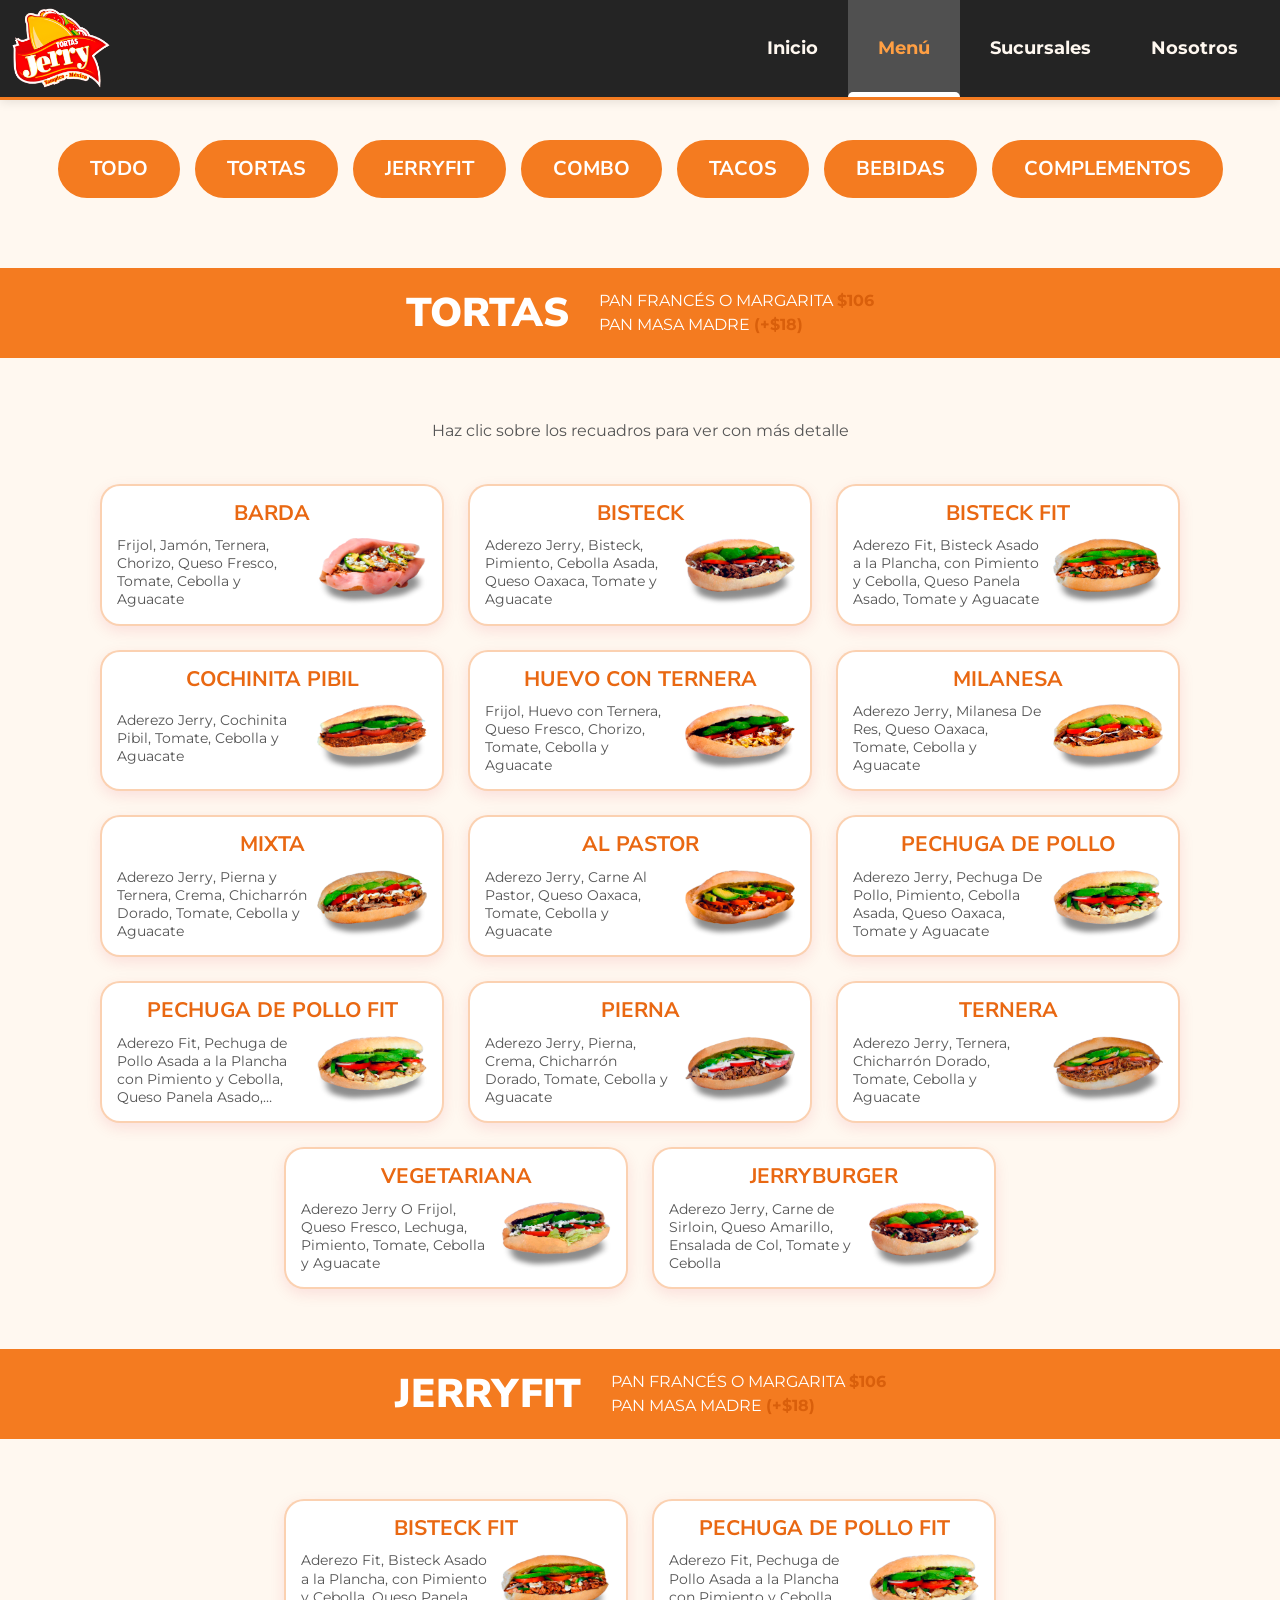
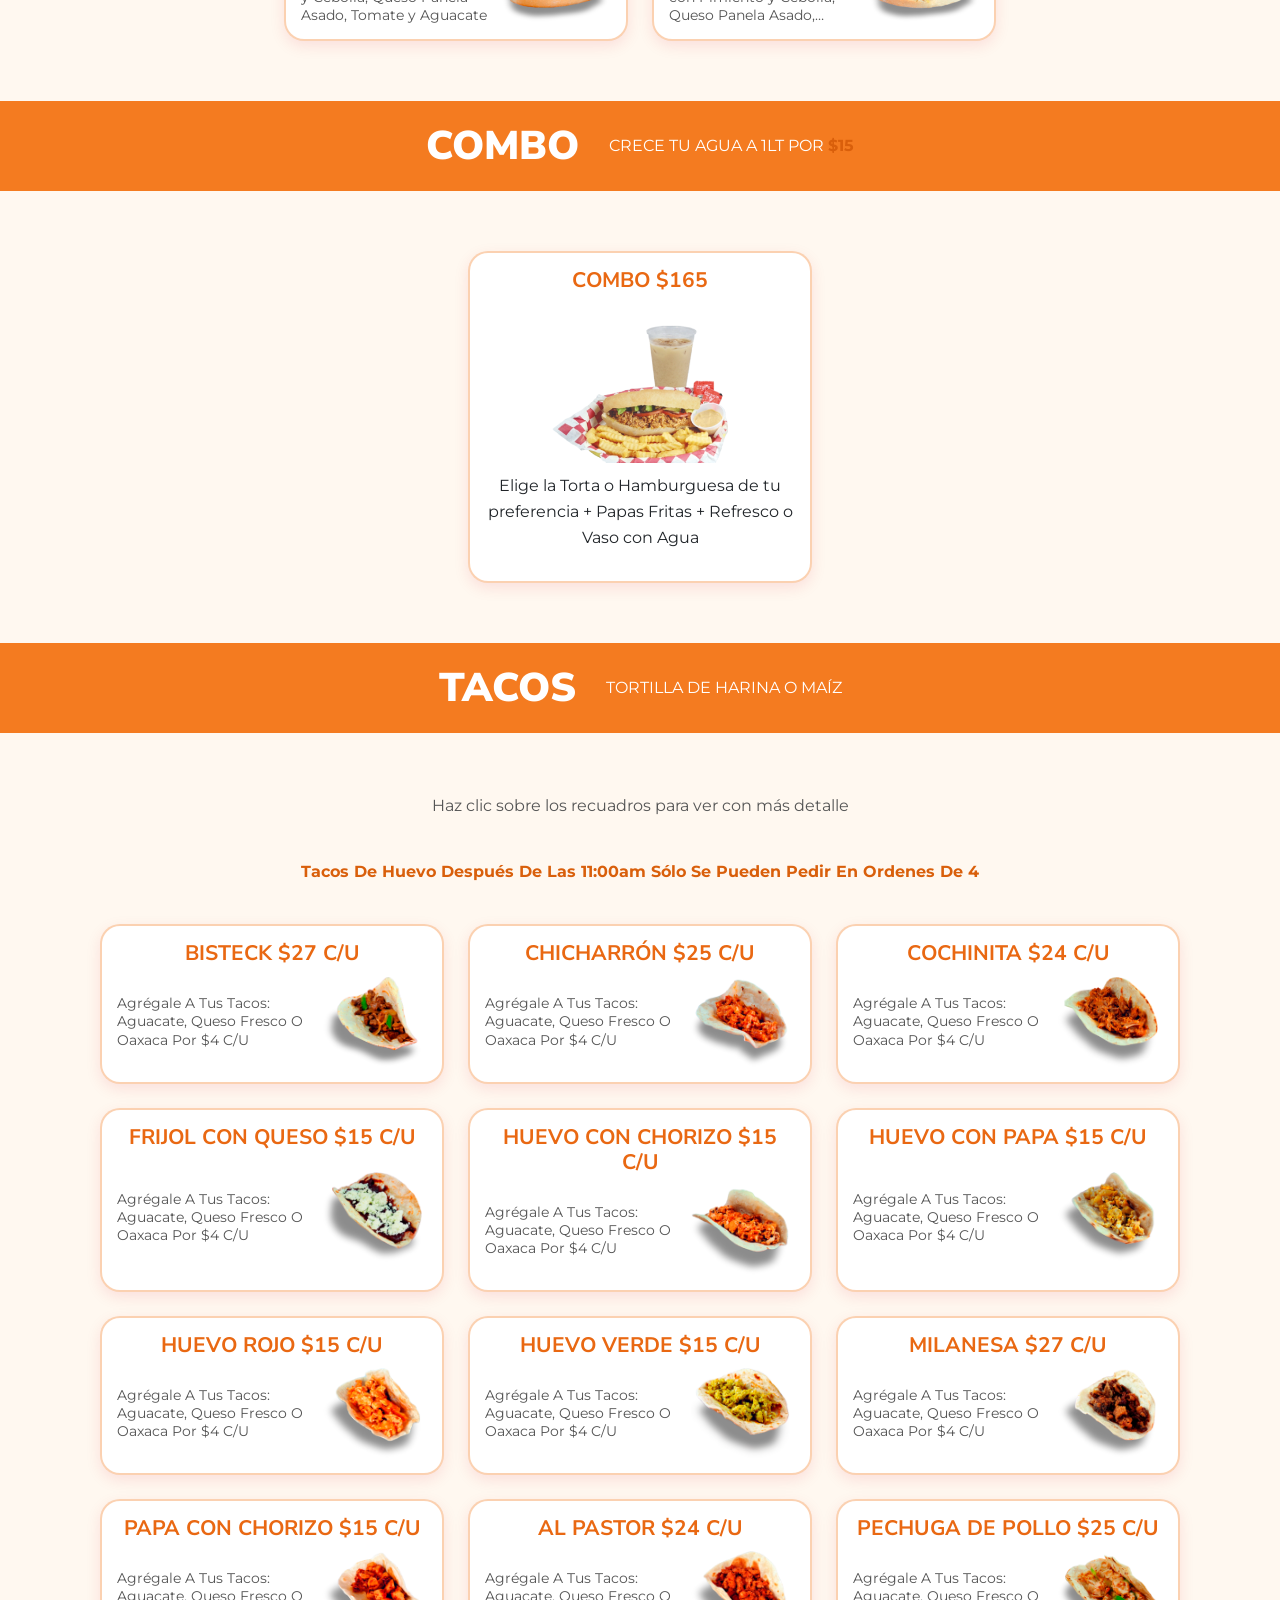
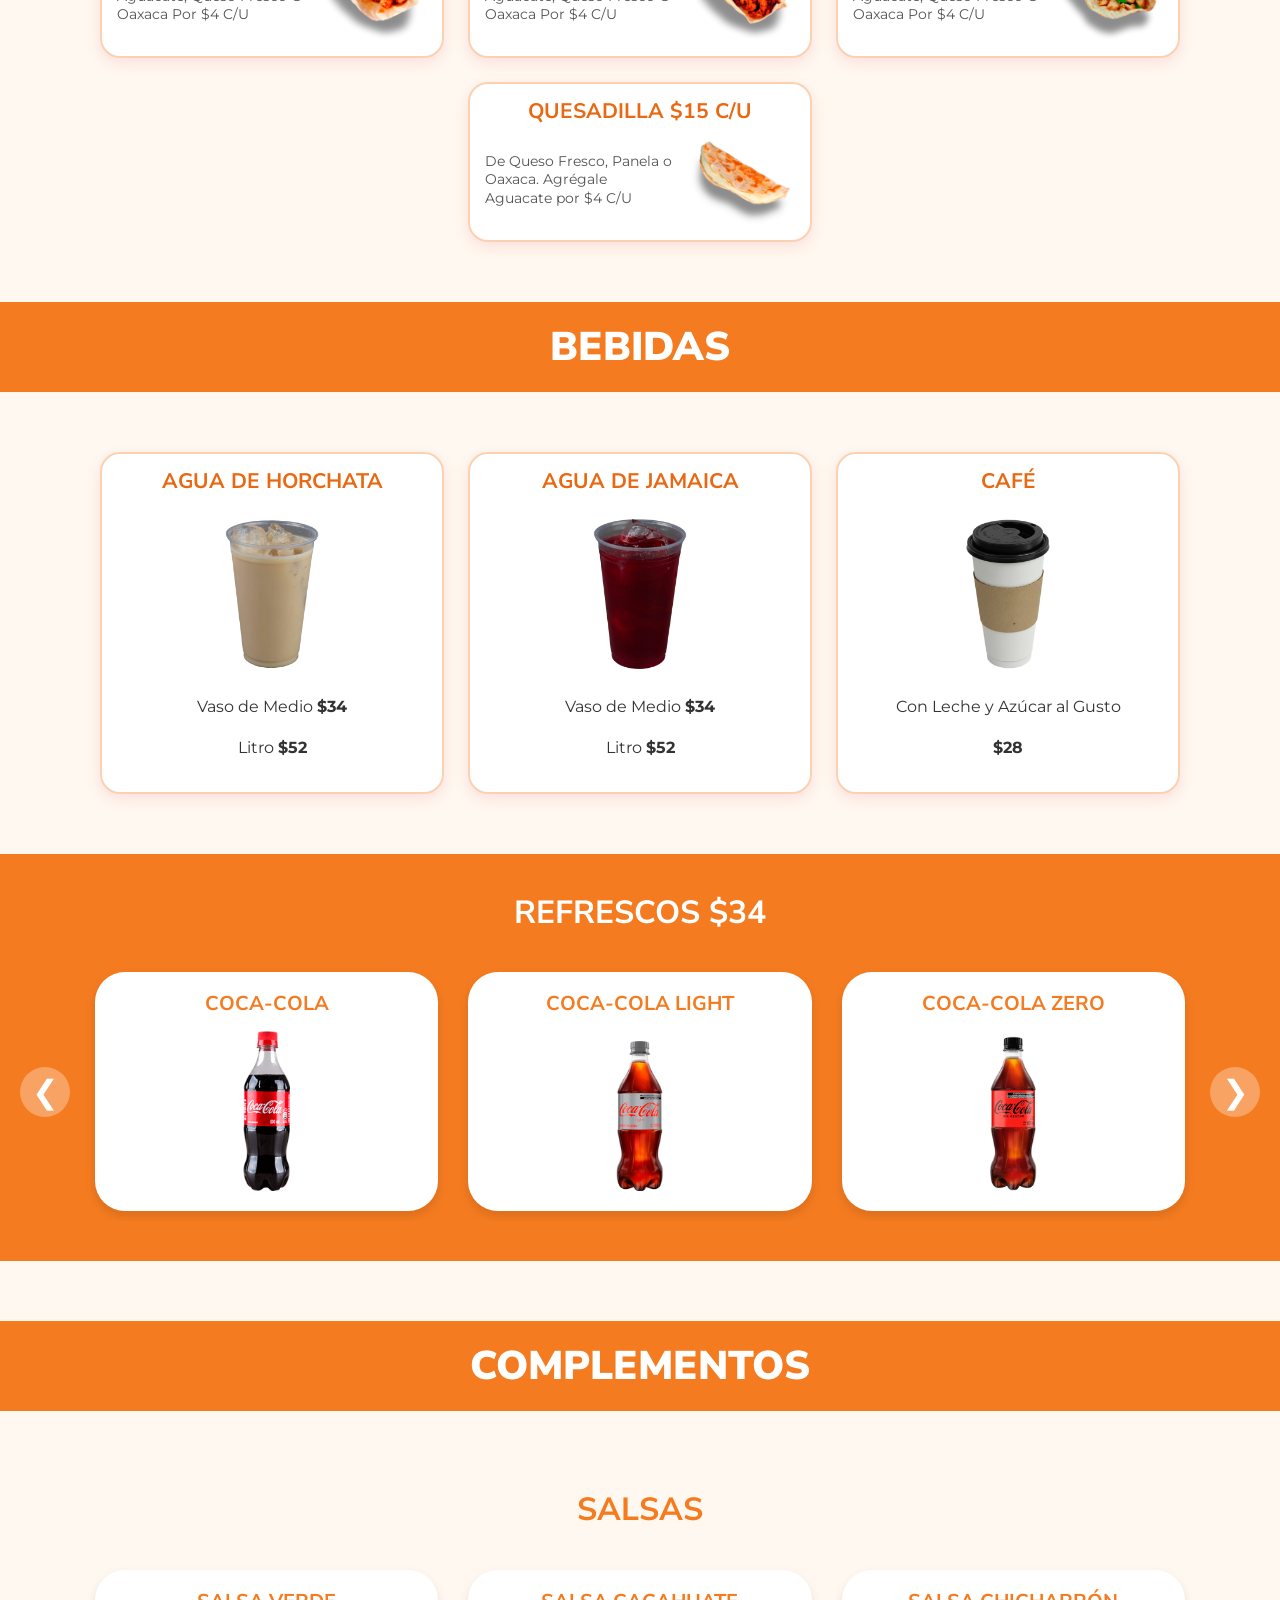
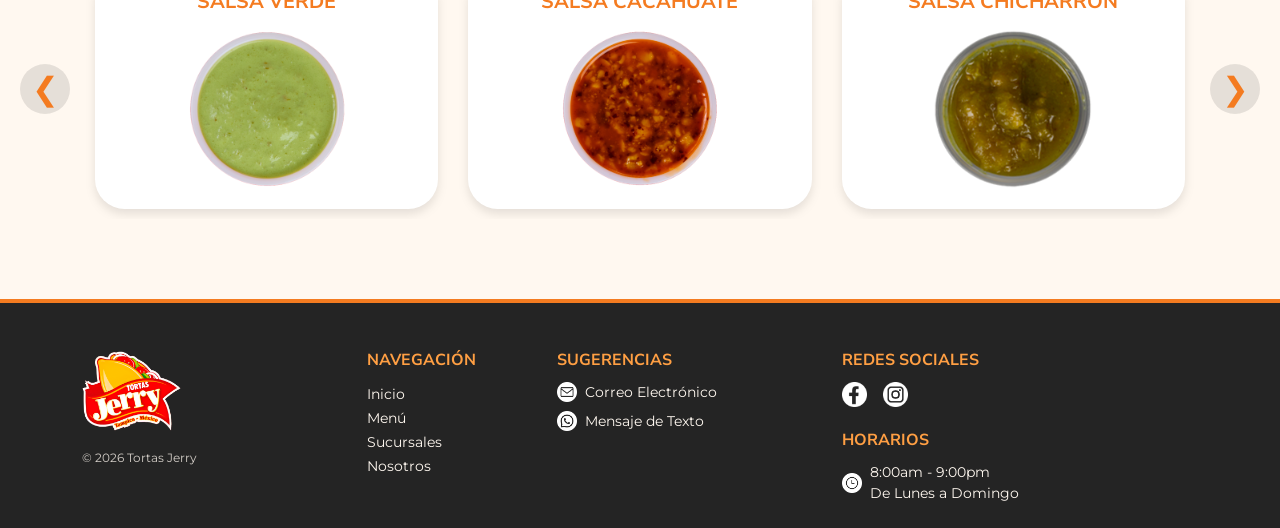
==== commit 5bd6e734: "Add files via upload" ====
--- a/menu.html
+++ b/menu.html
@@ -744,7 +744,7 @@
                 
                 <div class="col-12 col-md-3 footer-brand text-center text-md-start">
                     <img src="img/logotortasjerry.png" alt="Logo Tortas Jerry" class="footer-logo mb-3">
-                    <p class="copyright">&copy; 2025 Tortas Jerry</p>
+                    <p class="copyright">&copy; 2026 Tortas Jerry</p>
                 </div>
 
                 <div class="col-12 col-md-2">
